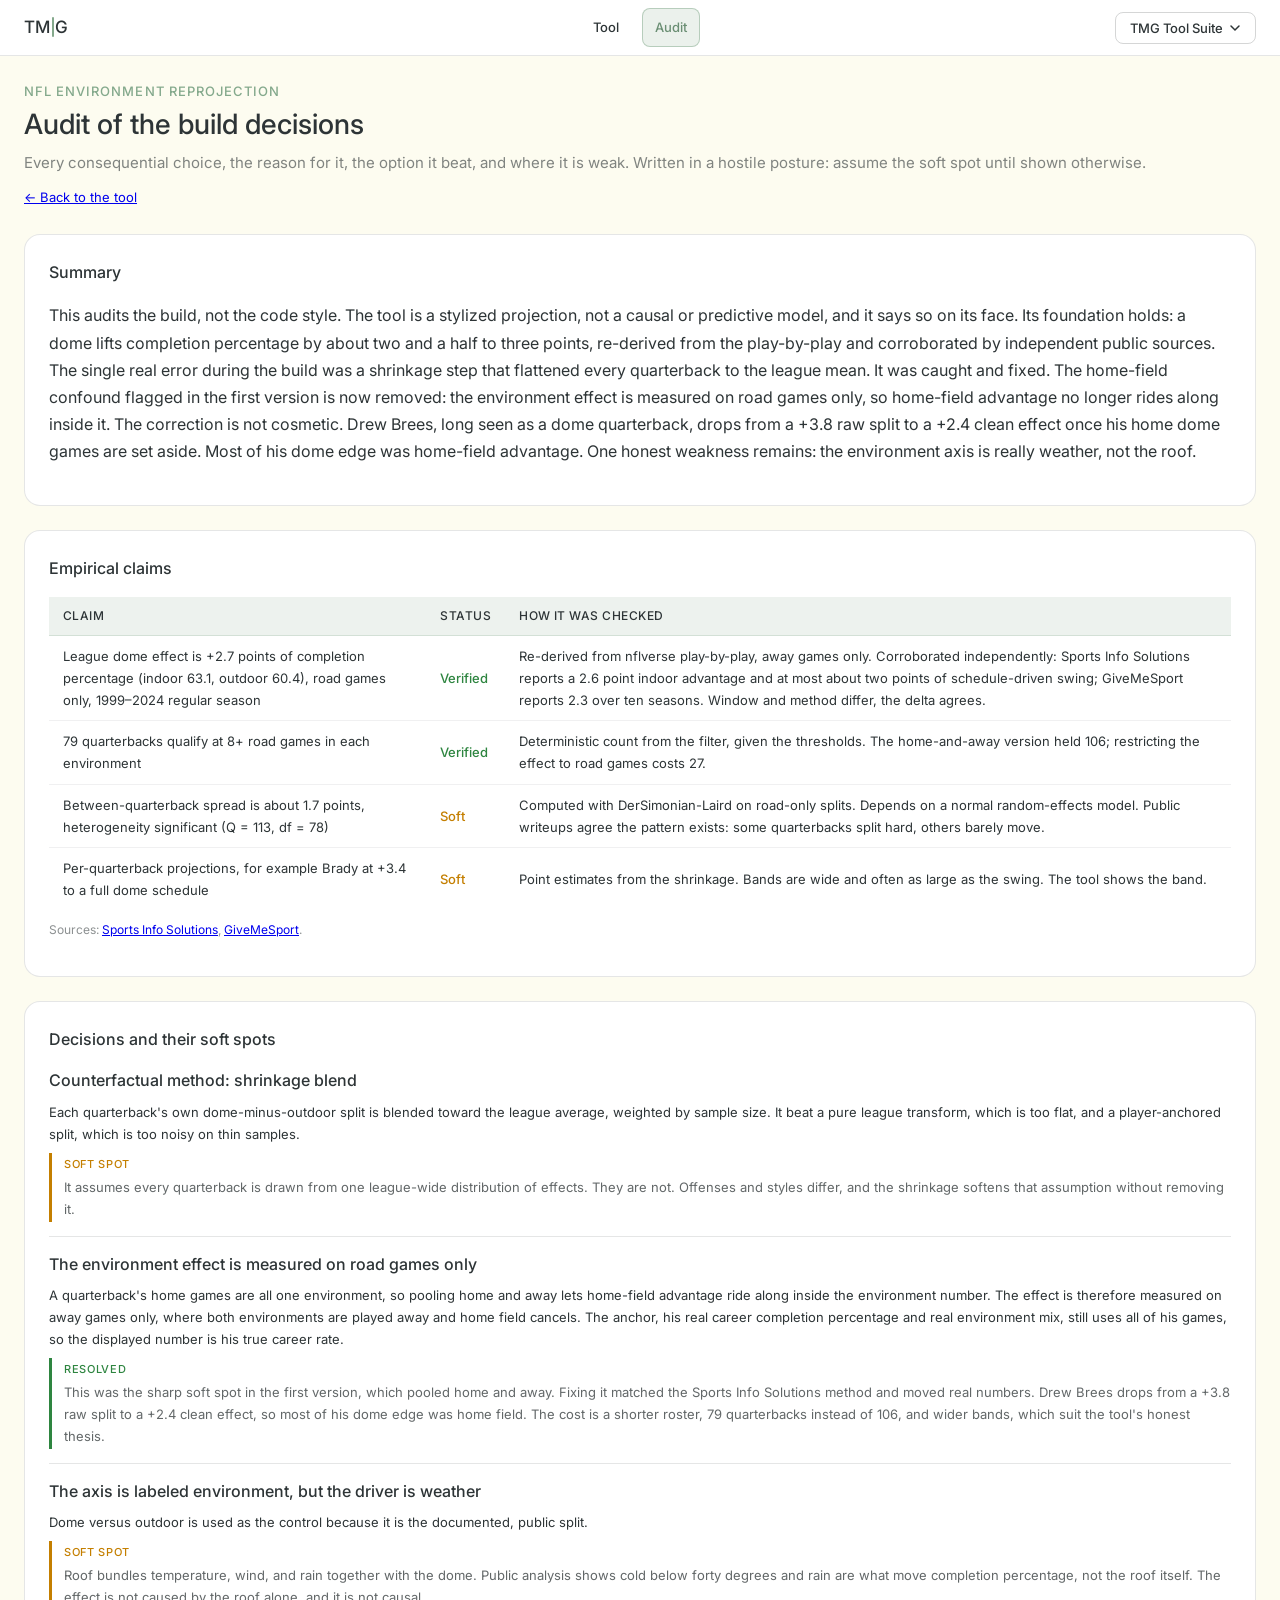
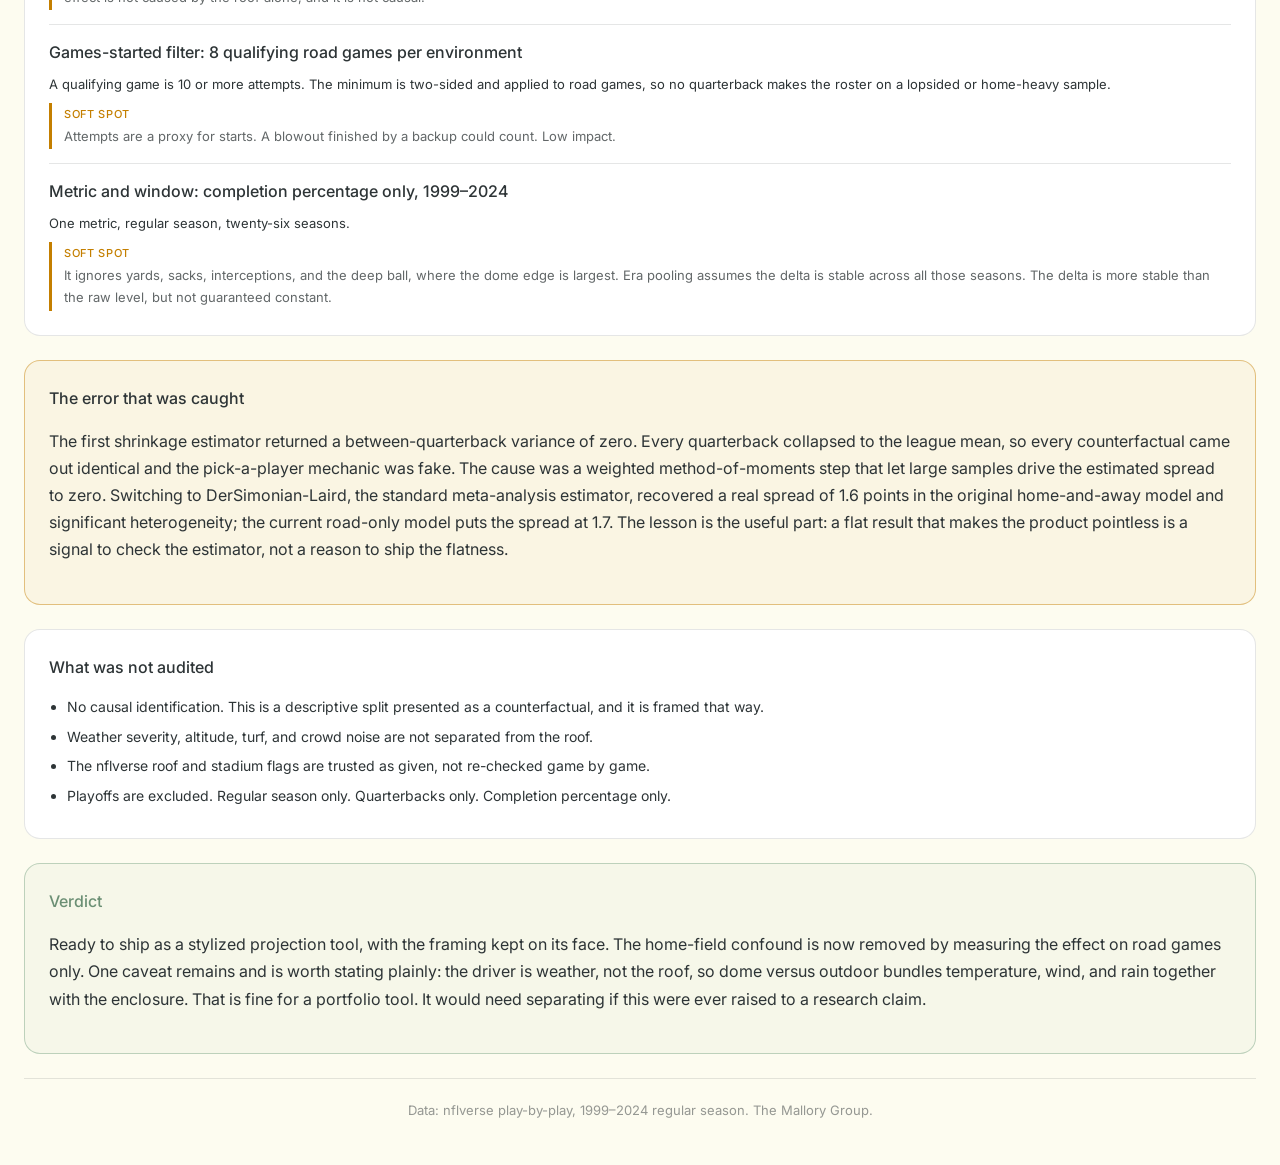
==== audit.html @ 7e6f62d1 "Add page navigation to audit and tool templates" ====
<!DOCTYPE html>
<html lang="en">
<head>
<meta charset="utf-8">
<meta name="viewport" content="width=device-width, initial-scale=1">
<title>Audit — NFL environment reprojection — The Mallory Group</title>
<link rel="preconnect" href="https://fonts.googleapis.com">
<link rel="preconnect" href="https://fonts.gstatic.com" crossorigin>
<link href="https://fonts.googleapis.com/css2?family=Inter:wght@400;500&display=swap" rel="stylesheet">

<!-- TMG design system v2.0 (tmg.css inlined). Swap for the CDN link if preferred:
     <link rel="stylesheet" href="https://rmallorybpc.github.io/tmg-brand-guide/dist/tmg.css"> -->
<style id="tmg-system">
/* ============================================================
   TMG Design System — The Mallory Group
   dist/tmg.css — v2.0

   CDN usage (add to every repo <head>):
   <link rel="stylesheet" href="https://rmallorybpc.github.io/tmg-brand-guide/dist/tmg.css">

   Google Font (add above the CSS link):
   <link rel="preconnect" href="https://fonts.googleapis.com">
   <link href="https://fonts.googleapis.com/css2?family=Inter:wght@400;500&display=swap" rel="stylesheet">
   ============================================================ */


/* ── 1. Tokens ─────────────────────────────────────────────── */
:root {
  /* Palette */
  --tmg-cream:        #FDFCF0;
  --tmg-charcoal:     #2D3436;
  --tmg-sage:         #84A98C;
  --tmg-sage-hover:   #6B8F74;
  --tmg-white:        #FFFFFF;

  /* Semantic */
  --tmg-bg:           var(--tmg-cream);
  --tmg-text:         var(--tmg-charcoal);
  --tmg-accent:       var(--tmg-sage);
  --tmg-surface:      var(--tmg-white);

  /* Status */
  --tmg-success:      #2E8540;
  --tmg-warning:      #C47F00;
  --tmg-error:        #B00020;

  /* Borders */
  --tmg-border:       1px solid rgba(45, 52, 54, 0.12);
  --tmg-border-hover: 1px solid rgba(132, 169, 140, 0.50);

  /* Radii */
  --tmg-bento-radius: 16px;
  --tmg-nav-radius:   8px;
  --tmg-btn-radius:   8px;

  /* Spacing */
  --tmg-gap:          24px;
  --tmg-gap-sm:       12px;

  /* Elevation */
  --tmg-shadow-sm:    0 1px 3px rgba(45, 52, 54, 0.08);
  --tmg-shadow-md:    0 2px 8px rgba(45, 52, 54, 0.10);
}


/* ── 2. Reset & base ───────────────────────────────────────── */
*, *::before, *::after { box-sizing: border-box; }

body {
  background: var(--tmg-bg);
  color: var(--tmg-text);
  font-family: Inter, -apple-system, BlinkMacSystemFont, "Segoe UI", Roboto, "Helvetica Neue", Arial, sans-serif;
  font-size: 16px;
  line-height: 1.7;
  margin: 0;
}

:focus-visible {
  outline: 3px solid rgba(132, 169, 140, 0.40);
  outline-offset: 2px;
}

.sr-only {
  position: absolute; width: 1px; height: 1px; padding: 0;
  margin: -1px; overflow: hidden; clip: rect(0,0,0,0);
  white-space: nowrap; border: 0;
}


/* ── 3. Typography ─────────────────────────────────────────── */
.tmg-eyebrow    { font-size: 13px;  font-weight: 500; letter-spacing: 0.08em; text-transform: uppercase; color: var(--tmg-sage); margin: 0 0 4px; }
.tmg-h1         { font-size: 28px;  font-weight: 500; line-height: 1.3; color: var(--tmg-charcoal); margin: 0 0 8px; }
.tmg-h2         { font-size: 20px;  font-weight: 500; line-height: 1.3; color: var(--tmg-charcoal); margin: 0 0 6px; }
.tmg-h3         { font-size: 16px;  font-weight: 500; line-height: 1.3; color: var(--tmg-charcoal); margin: 0 0 6px; }
.tmg-body       { font-size: 16px;  font-weight: 400; line-height: 1.7; color: var(--tmg-charcoal); }
.tmg-body-sm    { font-size: 13px;  font-weight: 400; color: var(--tmg-charcoal); }
.tmg-label      { font-size: 13px;  font-weight: 500; color: var(--tmg-charcoal); }
.tmg-label-caps { font-size: 12px;  font-weight: 500; letter-spacing: 0.06em; text-transform: uppercase; color: rgba(45,52,54,0.50); }
.tmg-metric     { font-size: 28px;  font-weight: 500; color: var(--tmg-charcoal); }
.tmg-text-muted { color: rgba(45, 52, 54, 0.55); }
.tmg-text-accent{ color: var(--tmg-sage); }


/* ── 4. Navigation ─────────────────────────────────────────── */
.tmg-nav {
  position: sticky; top: 0; z-index: 100;
  background: var(--tmg-white); border-bottom: var(--tmg-border);
  padding: 0 24px; min-height: 56px;
  display: grid; grid-template-columns: 1fr auto 1fr;
  align-items: center; column-gap: 24px;
  overflow-x: auto;
}

.tmg-logo {
  justify-self: start;
  display: flex; align-items: center;
  font-size: 17px; font-weight: 500; letter-spacing: 0.02em;
  color: var(--tmg-charcoal); text-decoration: none;
}

.tmg-logo-divider {
  width: 2px; height: 20px;
  background: var(--tmg-sage); border-radius: 2px; margin: 0 1px;
}

.tmg-page-nav {
  justify-self: center;
  display: flex;
  align-items: center;
  gap: 10px;
}

.tmg-page-nav a {
  display: inline-flex;
  align-items: center;
  justify-content: center;
  padding: 7px 12px;
  border-radius: var(--tmg-btn-radius);
  border: 1px solid transparent;
  font-size: 13px;
  font-weight: 500;
  color: var(--tmg-charcoal);
  text-decoration: none;
  white-space: nowrap;
  transition: background 0.15s, border-color 0.15s, color 0.15s;
}

.tmg-page-nav a:hover {
  background: rgba(132,169,140,0.10);
  border-color: rgba(132,169,140,0.40);
  color: var(--tmg-sage-hover);
}

.tmg-page-nav a[aria-current="page"] {
  background: rgba(132,169,140,0.16);
  border-color: rgba(132,169,140,0.50);
  color: var(--tmg-sage-hover);
}

.tmg-dropdown-wrap { position: relative; justify-self: end; }

.tmg-dropdown-btn {
  background: transparent; border: 1px solid rgba(45,52,54,0.20);
  border-radius: var(--tmg-btn-radius); padding: 7px 14px;
  font-size: 13px; font-weight: 500; color: var(--tmg-charcoal);
  cursor: pointer; display: inline-flex; align-items: center; gap: 6px;
  white-space: nowrap;
  font-family: inherit; transition: background 0.15s;
}
.tmg-dropdown-btn:hover,
.tmg-dropdown-btn.open          { background: rgba(132,169,140,0.10); }
.tmg-dropdown-btn:focus-visible { outline: 3px solid rgba(132,169,140,0.35); outline-offset: 2px; }

.tmg-chevron { transition: transform 0.2s; flex-shrink: 0; }
.tmg-dropdown-btn.open .tmg-chevron { transform: rotate(180deg); }

.tmg-dropdown-menu {
  display: none; position: absolute; right: 0; top: calc(100% + 6px);
  background: var(--tmg-white); border: var(--tmg-border);
  border-radius: 10px; padding: 6px; min-width: 220px;
  z-index: 200; box-shadow: var(--tmg-shadow-md);
}
.tmg-dropdown-menu.open { display: block; }

.tmg-dropdown-menu a {
  display: block; padding: 8px 12px; border-radius: 6px;
  font-size: 13px; color: var(--tmg-charcoal); text-decoration: none;
  transition: background 0.12s, color 0.12s;
}
.tmg-dropdown-menu a:hover          { background: rgba(132,169,140,0.12); color: var(--tmg-sage-hover); }
.tmg-dropdown-menu a:focus-visible  { outline: 2px solid var(--tmg-sage); outline-offset: -2px; border-radius: 6px; }

@media (max-width: 900px) {
  .tmg-nav {
    grid-template-columns: auto 1fr auto;
    column-gap: 12px;
    padding: 0 16px;
  }

  .tmg-page-nav { gap: 8px; }

  .tmg-page-nav a,
  .tmg-dropdown-btn {
    font-size: 12px;
    padding: 6px 10px;
  }
}


/* ── 5. Layout ─────────────────────────────────────────────── */
.tmg-page {
  background: var(--tmg-bg);
  min-height: 100vh;
  padding: var(--tmg-gap);
}

.tmg-container {
  max-width: 1280px;
  margin: 0 auto;
}

.tmg-bento-grid {
  display: grid;
  grid-template-columns: repeat(auto-fit, minmax(280px, 1fr));
  gap: var(--tmg-gap);
}

.tmg-page-header { margin-bottom: var(--tmg-gap); }
.tmg-page-title  { font-size: 28px; font-weight: 500; color: var(--tmg-charcoal); margin: 0 0 8px; line-height: 1.3; }
.tmg-page-desc   { font-size: 15px; color: rgba(45,52,54,0.60); margin: 0; }

.tmg-footer {
  padding: 20px 24px; text-align: center;
  font-size: 13px; color: rgba(45,52,54,0.50);
  border-top: var(--tmg-border); margin-top: var(--tmg-gap);
}


/* ── 6. Cards ──────────────────────────────────────────────── */
.tmg-card {
  background: var(--tmg-white);
  border: var(--tmg-border);
  border-radius: var(--tmg-bento-radius);
  padding: 20px;
}

.tmg-card-wide {
  background: var(--tmg-white);
  border: var(--tmg-border);
  border-radius: var(--tmg-bento-radius);
  padding: 24px;
  grid-column: 1 / -1;
}

.tmg-card-label { font-size: 12px; font-weight: 500; text-transform: uppercase; letter-spacing: 0.06em; color: rgba(45,52,54,0.50); margin: 0 0 8px; }
.tmg-card-title { font-size: 16px; font-weight: 500; color: var(--tmg-charcoal); margin: 0 0 14px; }
.tmg-card-value { font-size: 28px; font-weight: 500; color: var(--tmg-charcoal); margin: 0 0 4px; }
.tmg-card-sub   { font-size: 12px; color: var(--tmg-sage); margin: 0; }
.tmg-trend-up   { color: var(--tmg-success); font-size: 13px; font-weight: 500; }
.tmg-trend-down { color: var(--tmg-error);   font-size: 13px; font-weight: 500; }


/* ── 7. Buttons ────────────────────────────────────────────── */
.tmg-btn {
  background: var(--tmg-charcoal); color: var(--tmg-white);
  border: none; border-radius: var(--tmg-btn-radius);
  padding: 10px 16px; font-size: 13px; font-weight: 500;
  cursor: pointer; display: inline-flex; align-items: center; gap: 6px;
  font-family: inherit; transition: background 0.15s;
}
.tmg-btn:hover          { background: #3D4446; }
.tmg-btn:active         { transform: scale(0.98); }
.tmg-btn:focus-visible  { outline: 3px solid rgba(45,52,54,0.20); outline-offset: 2px; }

.tmg-btn-ghost {
  background: transparent; color: var(--tmg-charcoal);
  border: 1px solid rgba(45,52,54,0.20); border-radius: var(--tmg-btn-radius);
  padding: 10px 16px; font-size: 13px; font-weight: 500;
  cursor: pointer; display: inline-flex; align-items: center; gap: 6px;
  font-family: inherit; transition: border-color 0.15s, color 0.15s;
}
.tmg-btn-ghost:hover         { border-color: var(--tmg-sage); color: var(--tmg-sage-hover); }
.tmg-btn-ghost:active        { transform: scale(0.98); }
.tmg-btn-ghost:focus-visible { outline: 3px solid rgba(132,169,140,0.35); outline-offset: 2px; }


/* ── 8. Tables ─────────────────────────────────────────────── */
.tmg-table { width: 100%; border-collapse: collapse; font-size: 13px; }

.tmg-table th {
  background: rgba(132,169,140,0.15); color: var(--tmg-charcoal);
  font-weight: 500; font-size: 12px; text-transform: uppercase;
  letter-spacing: 0.04em; padding: 9px 14px; text-align: left;
  border-bottom: 1px solid rgba(132,169,140,0.25);
}

.tmg-table td {
  padding: 9px 14px;
  border-bottom: 1px solid rgba(45,52,54,0.07);
  color: var(--tmg-charcoal);
}

.tmg-table tr:last-child td { border-bottom: none; }
.tmg-table tr:hover td      { background: rgba(132,169,140,0.04); }


/* ── 9. Form inputs ────────────────────────────────────────── */
.tmg-input,
.tmg-select,
.tmg-textarea {
  width: 100%; background: var(--tmg-white); color: var(--tmg-charcoal);
  border: var(--tmg-border); border-radius: var(--tmg-btn-radius);
  padding: 9px 12px; font-size: 14px; font-family: inherit;
  transition: border-color 0.15s, box-shadow 0.15s; box-sizing: border-box;
}
.tmg-input:focus,
.tmg-select:focus,
.tmg-textarea:focus {
  outline: none; border-color: var(--tmg-sage);
  box-shadow: 0 0 0 3px rgba(132,169,140,0.15);
}
.tmg-input::placeholder { color: rgba(45,52,54,0.35); }

.tmg-field-label {
  display: block; font-size: 13px; font-weight: 500;
  color: var(--tmg-charcoal); margin-bottom: 6px;
}

</style>

<style>
  .backlink { display: inline-block; margin-top: 10px; font-size: 13px; }
  .stack > * + * { margin-top: var(--tmg-gap); }

  .status { font-weight: 500; white-space: nowrap; }
  .status.verified { color: var(--tmg-success); }
  .status.soft     { color: var(--tmg-warning); }
  .status.wrong    { color: var(--tmg-error); }

  .decision + .decision { margin-top: 14px; padding-top: 14px; border-top: var(--tmg-border); }
  .decision h3 { font-size: 16px; font-weight: 500; color: var(--tmg-charcoal); margin: 0 0 6px; }
  .decision p  { margin: 0 0 6px; }

  .spot { border-left: 3px solid var(--tmg-warning); padding: 2px 0 2px 12px; margin-top: 8px; }
  .spot .lab { display: block; font-size: 11px; font-weight: 500; letter-spacing: 0.06em; text-transform: uppercase; color: var(--tmg-warning); margin-bottom: 2px; }
  .spot p { margin: 0; font-size: 13px; color: rgba(45,52,54,0.75); }
  .spot.done { border-left-color: var(--tmg-success); }
  .spot.done .lab { color: var(--tmg-success); }

  .caught { border: 1px solid rgba(196,127,0,0.45); background: rgba(196,127,0,0.05); }

  .verdict { border: 1px solid rgba(132,169,140,0.5); background: rgba(132,169,140,0.06); }
  .verdict .tmg-card-title { color: var(--tmg-sage-hover); }

  ul.tight { margin: 6px 0 0; padding-left: 18px; }
  ul.tight li { margin-bottom: 6px; font-size: 14px; }
  .src { font-size: 12px; color: rgba(45,52,54,0.55); }
  .method-table-wrap { overflow-x: auto; }
</style>
</head>
<body>

<nav class="tmg-nav" role="banner">
  <div class="tmg-logo" aria-label="The Mallory Group">
    <span>TM</span>
    <div class="tmg-logo-divider" aria-hidden="true"></div>
    <span>G</span>
  </div>
  <div class="tmg-page-nav" aria-label="Page navigation">
    <a href="index.html">Tool</a>
    <a href="audit.html" aria-current="page">Audit</a>
  </div>
  <div class="tmg-dropdown-wrap">
    <button class="tmg-dropdown-btn" id="tmgDdBtn"
            aria-haspopup="true" aria-expanded="false" aria-controls="tmgDdMenu">
      TMG Tool Suite
      <svg class="tmg-chevron" viewBox="0 0 12 12" fill="none" width="12" height="12" aria-hidden="true">
        <path d="M2 4l4 4 4-4" stroke="currentColor" stroke-width="1.5" stroke-linecap="round"/>
      </svg>
    </button>
    <div class="tmg-dropdown-menu" id="tmgDdMenu" role="menu">
      <a href="https://rmallorybpc.github.io/nhl-free-agency-research/welcome.html" target="_blank" rel="noreferrer" role="menuitem">NHL Free Agency Research</a>
      <a href="https://rmallorybpc.github.io/nflanalysis/dashboard/src/findings.html?season=2022&team_id=PHI" target="_blank" rel="noreferrer" role="menuitem">NFL Analysis</a>
      <a href="https://rmallorybpc.github.io/nba-research-project/" target="_blank" rel="noreferrer" role="menuitem">NBA Supermax Research</a>
      <a href="https://rmallorybpc.github.io/nhl-play-for-contract/" target="_blank" rel="noreferrer" role="menuitem">NHL Play for Contract</a>
      <a href="https://rmallorybpc.github.io/talent-portability-research/" target="_blank" rel="noreferrer" role="menuitem">Talent Portability Research</a>
      <a href="https://rmallorybpc.github.io/external-hire-premium/" target="_blank" rel="noreferrer" role="menuitem">External Hire Premium</a>
      <a href="https://rmallorybpc.github.io/nfl-coach-continuity/" target="_blank" rel="noreferrer" role="menuitem">NFL Coach Continuity</a>
      <a href="https://rmallorybpc.github.io/recipes/" target="_blank" rel="noreferrer" role="menuitem">Recipe Book</a>
      <a href="https://rmallorybpc.github.io/pdf-multi-agent-analysis/" target="_blank" rel="noreferrer" role="menuitem">PDF Multi-Agent Analysis</a>
      <a href="https://content-integrity-audit.pages.dev/" target="_blank" rel="noreferrer" role="menuitem">Content Integrity</a>
      <a href="https://rmallorybpc.github.io/housing-market-intel/" target="_blank" rel="noreferrer" role="menuitem">Housing Market Intel</a>
      <a href="https://rmallorybpc.github.io/real-estate-report/" target="_blank" rel="noreferrer" role="menuitem">Real Estate Report</a>
    </div>
  </div>
</nav>

<div class="tmg-page tmg-container stack">

  <div class="tmg-page-header">
    <p class="tmg-eyebrow">NFL environment reprojection</p>
    <h1 class="tmg-page-title">Audit of the build decisions</h1>
    <p class="tmg-page-desc">Every consequential choice, the reason for it, the option it beat, and where it is weak. Written in a hostile posture: assume the soft spot until shown otherwise.</p>
    <a class="backlink" href="index.html">&#8592; Back to the tool</a>
  </div>

  <div class="tmg-card-wide">
    <h2 class="tmg-card-title">Summary</h2>
    <p class="tmg-body">This audits the build, not the code style. The tool is a stylized projection, not a causal or predictive model, and it says so on its face. Its foundation holds: a dome lifts completion percentage by about two and a half to three points, re-derived from the play-by-play and corroborated by independent public sources. The single real error during the build was a shrinkage step that flattened every quarterback to the league mean. It was caught and fixed. The home-field confound flagged in the first version is now removed: the environment effect is measured on road games only, so home-field advantage no longer rides along inside it. The correction is not cosmetic. Drew Brees, long seen as a dome quarterback, drops from a +3.8 raw split to a +2.4 clean effect once his home dome games are set aside. Most of his dome edge was home-field advantage. One honest weakness remains: the environment axis is really weather, not the roof.</p>
  </div>

  <div class="tmg-card-wide">
    <h2 class="tmg-card-title">Empirical claims</h2>
    <div class="method-table-wrap">
      <table class="tmg-table">
        <thead>
          <tr>
            <th scope="col">Claim</th>
            <th scope="col">Status</th>
            <th scope="col">How it was checked</th>
          </tr>
        </thead>
        <tbody>
          <tr>
            <td>League dome effect is +2.7 points of completion percentage (indoor 63.1, outdoor 60.4), road games only, 1999&ndash;2024 regular season</td>
            <td><span class="status verified">Verified</span></td>
            <td>Re-derived from nflverse play-by-play, away games only. Corroborated independently: Sports Info Solutions reports a 2.6 point indoor advantage and at most about two points of schedule-driven swing; GiveMeSport reports 2.3 over ten seasons. Window and method differ, the delta agrees.</td>
          </tr>
          <tr>
            <td>79 quarterbacks qualify at 8+ road games in each environment</td>
            <td><span class="status verified">Verified</span></td>
            <td>Deterministic count from the filter, given the thresholds. The home-and-away version held 106; restricting the effect to road games costs 27.</td>
          </tr>
          <tr>
            <td>Between-quarterback spread is about 1.7 points, heterogeneity significant (Q = 113, df = 78)</td>
            <td><span class="status soft">Soft</span></td>
            <td>Computed with DerSimonian-Laird on road-only splits. Depends on a normal random-effects model. Public writeups agree the pattern exists: some quarterbacks split hard, others barely move.</td>
          </tr>
          <tr>
            <td>Per-quarterback projections, for example Brady at +3.4 to a full dome schedule</td>
            <td><span class="status soft">Soft</span></td>
            <td>Point estimates from the shrinkage. Bands are wide and often as large as the swing. The tool shows the band.</td>
          </tr>
        </tbody>
      </table>
    </div>
    <p class="src" style="margin-top:10px">Sources: <a href="https://www.sportsinfosolutions.com/2020/05/06/dome-field-advantage-how-much-does-weather-affect-quarterback-play/" target="_blank" rel="noreferrer">Sports Info Solutions</a>, <a href="https://www.givemesport.com/how-stadium-types-affect-nfl-scoring/" target="_blank" rel="noreferrer">GiveMeSport</a>.</p>
  </div>

  <div class="tmg-card-wide">
    <h2 class="tmg-card-title">Decisions and their soft spots</h2>

    <div class="decision">
      <h3>Counterfactual method: shrinkage blend</h3>
      <p class="tmg-body-sm">Each quarterback's own dome-minus-outdoor split is blended toward the league average, weighted by sample size. It beat a pure league transform, which is too flat, and a player-anchored split, which is too noisy on thin samples.</p>
      <div class="spot"><span class="lab">Soft spot</span><p>It assumes every quarterback is drawn from one league-wide distribution of effects. They are not. Offenses and styles differ, and the shrinkage softens that assumption without removing it.</p></div>
    </div>

    <div class="decision">
      <h3>The environment effect is measured on road games only</h3>
      <p class="tmg-body-sm">A quarterback's home games are all one environment, so pooling home and away lets home-field advantage ride along inside the environment number. The effect is therefore measured on away games only, where both environments are played away and home field cancels. The anchor, his real career completion percentage and real environment mix, still uses all of his games, so the displayed number is his true career rate.</p>
      <div class="spot done"><span class="lab">Resolved</span><p>This was the sharp soft spot in the first version, which pooled home and away. Fixing it matched the Sports Info Solutions method and moved real numbers. Drew Brees drops from a +3.8 raw split to a +2.4 clean effect, so most of his dome edge was home field. The cost is a shorter roster, 79 quarterbacks instead of 106, and wider bands, which suit the tool's honest thesis.</p></div>
    </div>

    <div class="decision">
      <h3>The axis is labeled environment, but the driver is weather</h3>
      <p class="tmg-body-sm">Dome versus outdoor is used as the control because it is the documented, public split.</p>
      <div class="spot"><span class="lab">Soft spot</span><p>Roof bundles temperature, wind, and rain together with the dome. Public analysis shows cold below forty degrees and rain are what move completion percentage, not the roof itself. The effect is not caused by the roof alone, and it is not causal.</p></div>
    </div>

    <div class="decision">
      <h3>Games-started filter: 8 qualifying road games per environment</h3>
      <p class="tmg-body-sm">A qualifying game is 10 or more attempts. The minimum is two-sided and applied to road games, so no quarterback makes the roster on a lopsided or home-heavy sample.</p>
      <div class="spot"><span class="lab">Soft spot</span><p>Attempts are a proxy for starts. A blowout finished by a backup could count. Low impact.</p></div>
    </div>

    <div class="decision">
      <h3>Metric and window: completion percentage only, 1999&ndash;2024</h3>
      <p class="tmg-body-sm">One metric, regular season, twenty-six seasons.</p>
      <div class="spot"><span class="lab">Soft spot</span><p>It ignores yards, sacks, interceptions, and the deep ball, where the dome edge is largest. Era pooling assumes the delta is stable across all those seasons. The delta is more stable than the raw level, but not guaranteed constant.</p></div>
    </div>
  </div>

  <div class="tmg-card-wide caught">
    <h2 class="tmg-card-title">The error that was caught</h2>
    <p class="tmg-body">The first shrinkage estimator returned a between-quarterback variance of zero. Every quarterback collapsed to the league mean, so every counterfactual came out identical and the pick-a-player mechanic was fake. The cause was a weighted method-of-moments step that let large samples drive the estimated spread to zero. Switching to DerSimonian-Laird, the standard meta-analysis estimator, recovered a real spread of 1.6 points in the original home-and-away model and significant heterogeneity; the current road-only model puts the spread at 1.7. The lesson is the useful part: a flat result that makes the product pointless is a signal to check the estimator, not a reason to ship the flatness.</p>
  </div>

  <div class="tmg-card-wide">
    <h2 class="tmg-card-title">What was not audited</h2>
    <ul class="tight">
      <li>No causal identification. This is a descriptive split presented as a counterfactual, and it is framed that way.</li>
      <li>Weather severity, altitude, turf, and crowd noise are not separated from the roof.</li>
      <li>The nflverse roof and stadium flags are trusted as given, not re-checked game by game.</li>
      <li>Playoffs are excluded. Regular season only. Quarterbacks only. Completion percentage only.</li>
    </ul>
  </div>

  <div class="tmg-card-wide verdict">
    <h2 class="tmg-card-title">Verdict</h2>
    <p class="tmg-body">Ready to ship as a stylized projection tool, with the framing kept on its face. The home-field confound is now removed by measuring the effect on road games only. One caveat remains and is worth stating plainly: the driver is weather, not the roof, so dome versus outdoor bundles temperature, wind, and rain together with the enclosure. That is fine for a portfolio tool. It would need separating if this were ever raised to a research claim.</p>
  </div>

  <footer class="tmg-footer">Data: nflverse play-by-play, 1999&ndash;2024 regular season. The Mallory Group.</footer>
</div>

<script>
(function () {
  const btn  = document.getElementById('tmgDdBtn');
  const menu = document.getElementById('tmgDdMenu');
  if (!btn || !menu) return;
  btn.addEventListener('click', function (e) {
    e.stopPropagation();
    const isOpen = menu.classList.toggle('open');
    btn.classList.toggle('open', isOpen);
    btn.setAttribute('aria-expanded', String(isOpen));
  });
  document.addEventListener('click', function () {
    menu.classList.remove('open'); btn.classList.remove('open');
    btn.setAttribute('aria-expanded', 'false');
  });
  document.addEventListener('keydown', function (e) {
    if (e.key === 'Escape') {
      menu.classList.remove('open'); btn.classList.remove('open');
      btn.setAttribute('aria-expanded', 'false'); btn.focus();
    }
  });
})();
</script>
</body>
</html>
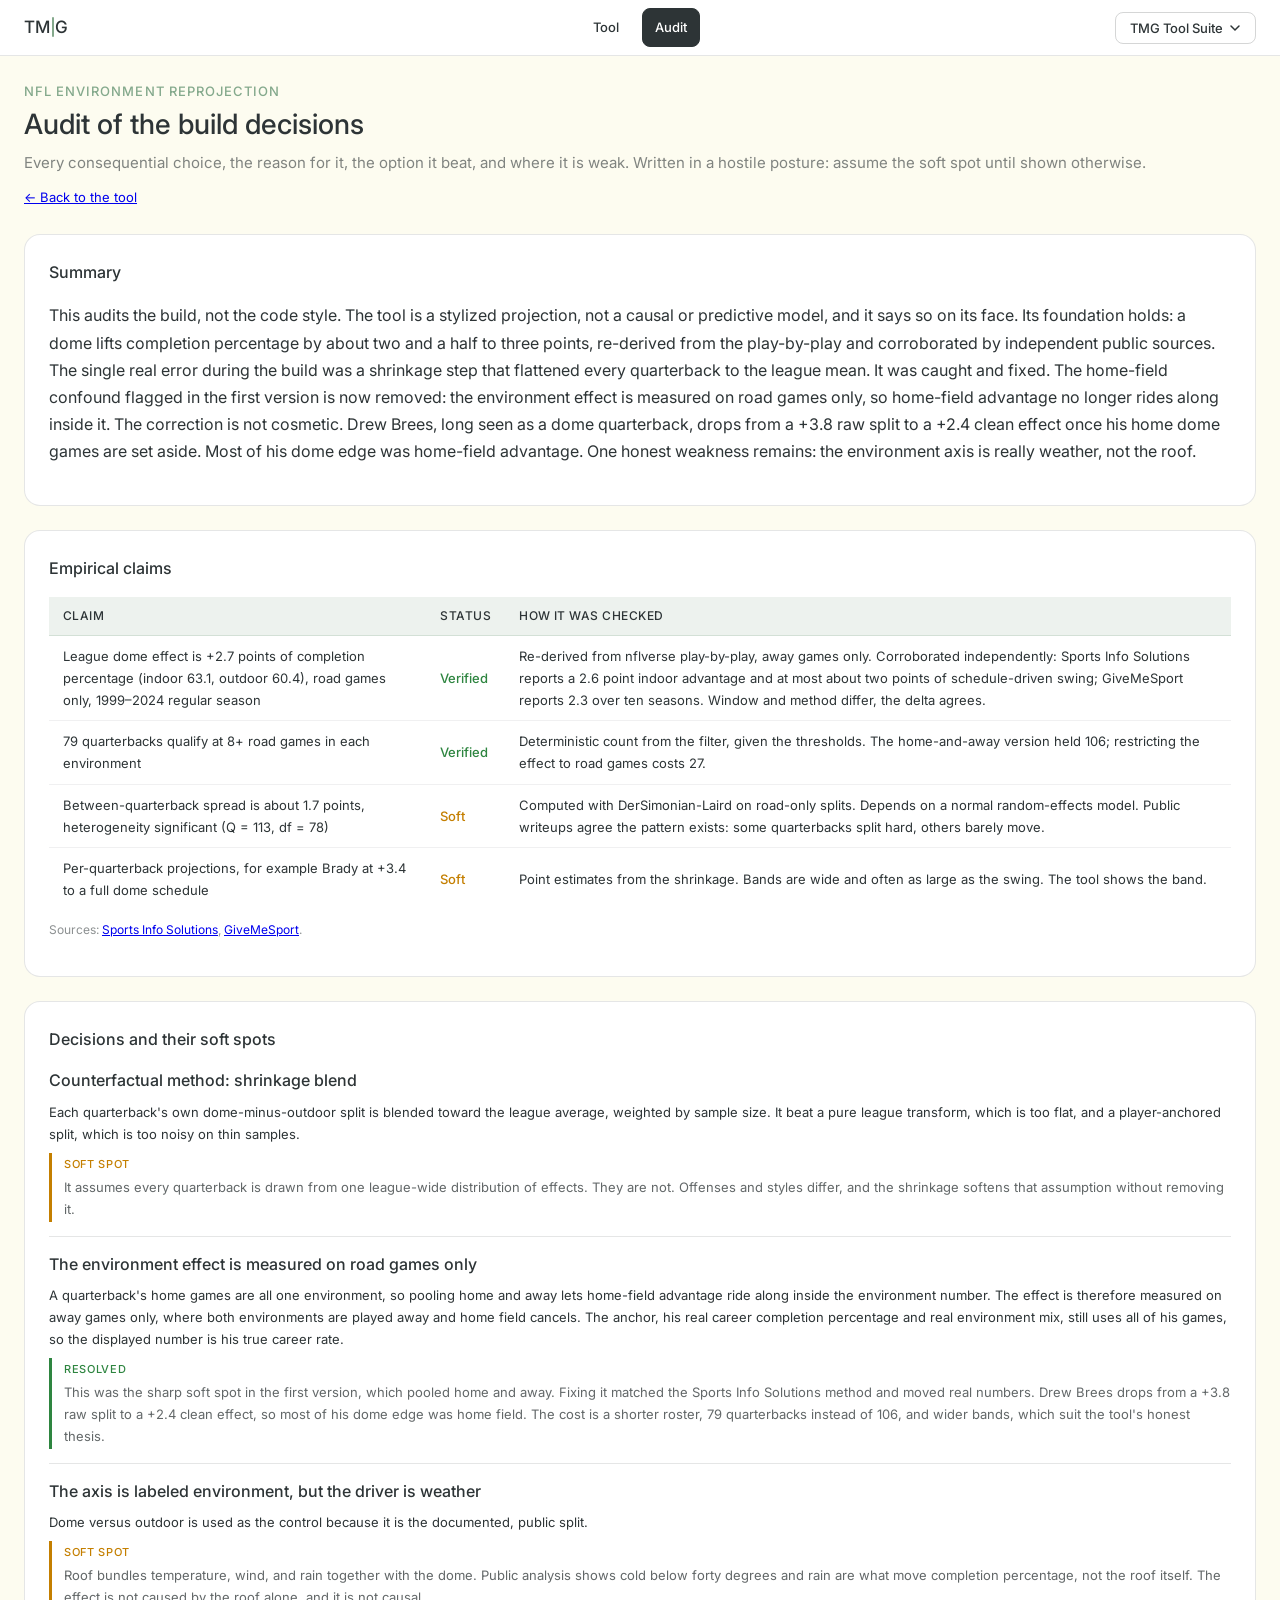
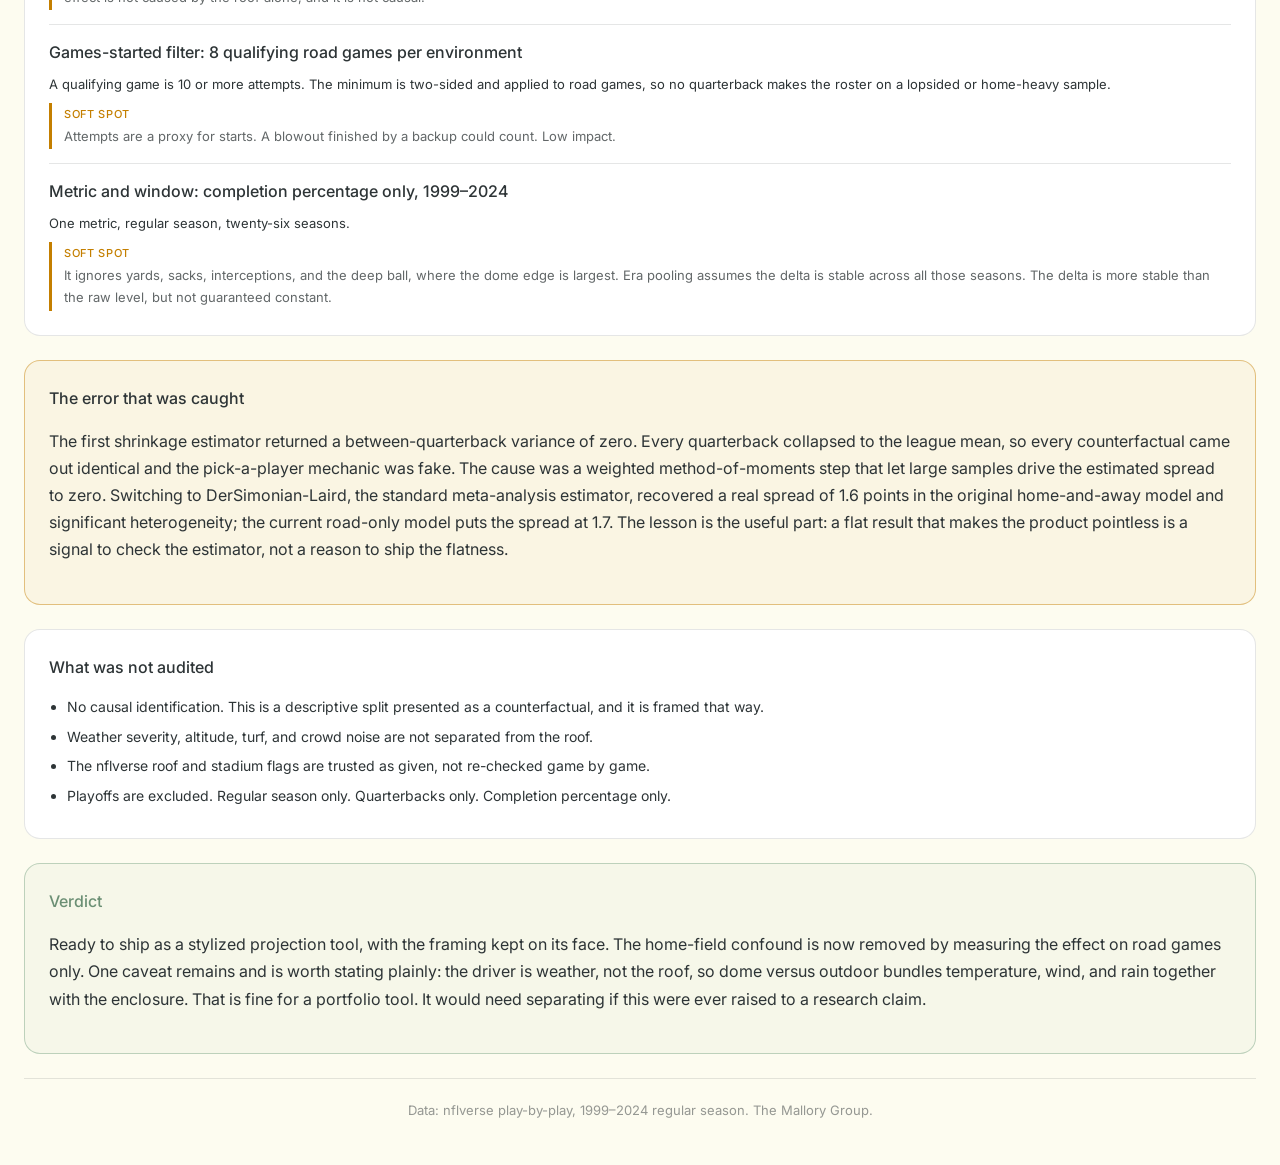
==== commit bcdec2bd: "Update styles for page navigation and adjust 'assume' class properties" ====
--- a/audit.html
+++ b/audit.html
@@ -152,9 +152,9 @@
 }
 
 .tmg-page-nav a[aria-current="page"] {
-  background: rgba(132,169,140,0.16);
-  border-color: rgba(132,169,140,0.50);
-  color: var(--tmg-sage-hover);
+  background: var(--tmg-charcoal);
+  border-color: var(--tmg-charcoal);
+  color: var(--tmg-white);
 }
 
 .tmg-dropdown-wrap { position: relative; justify-self: end; }
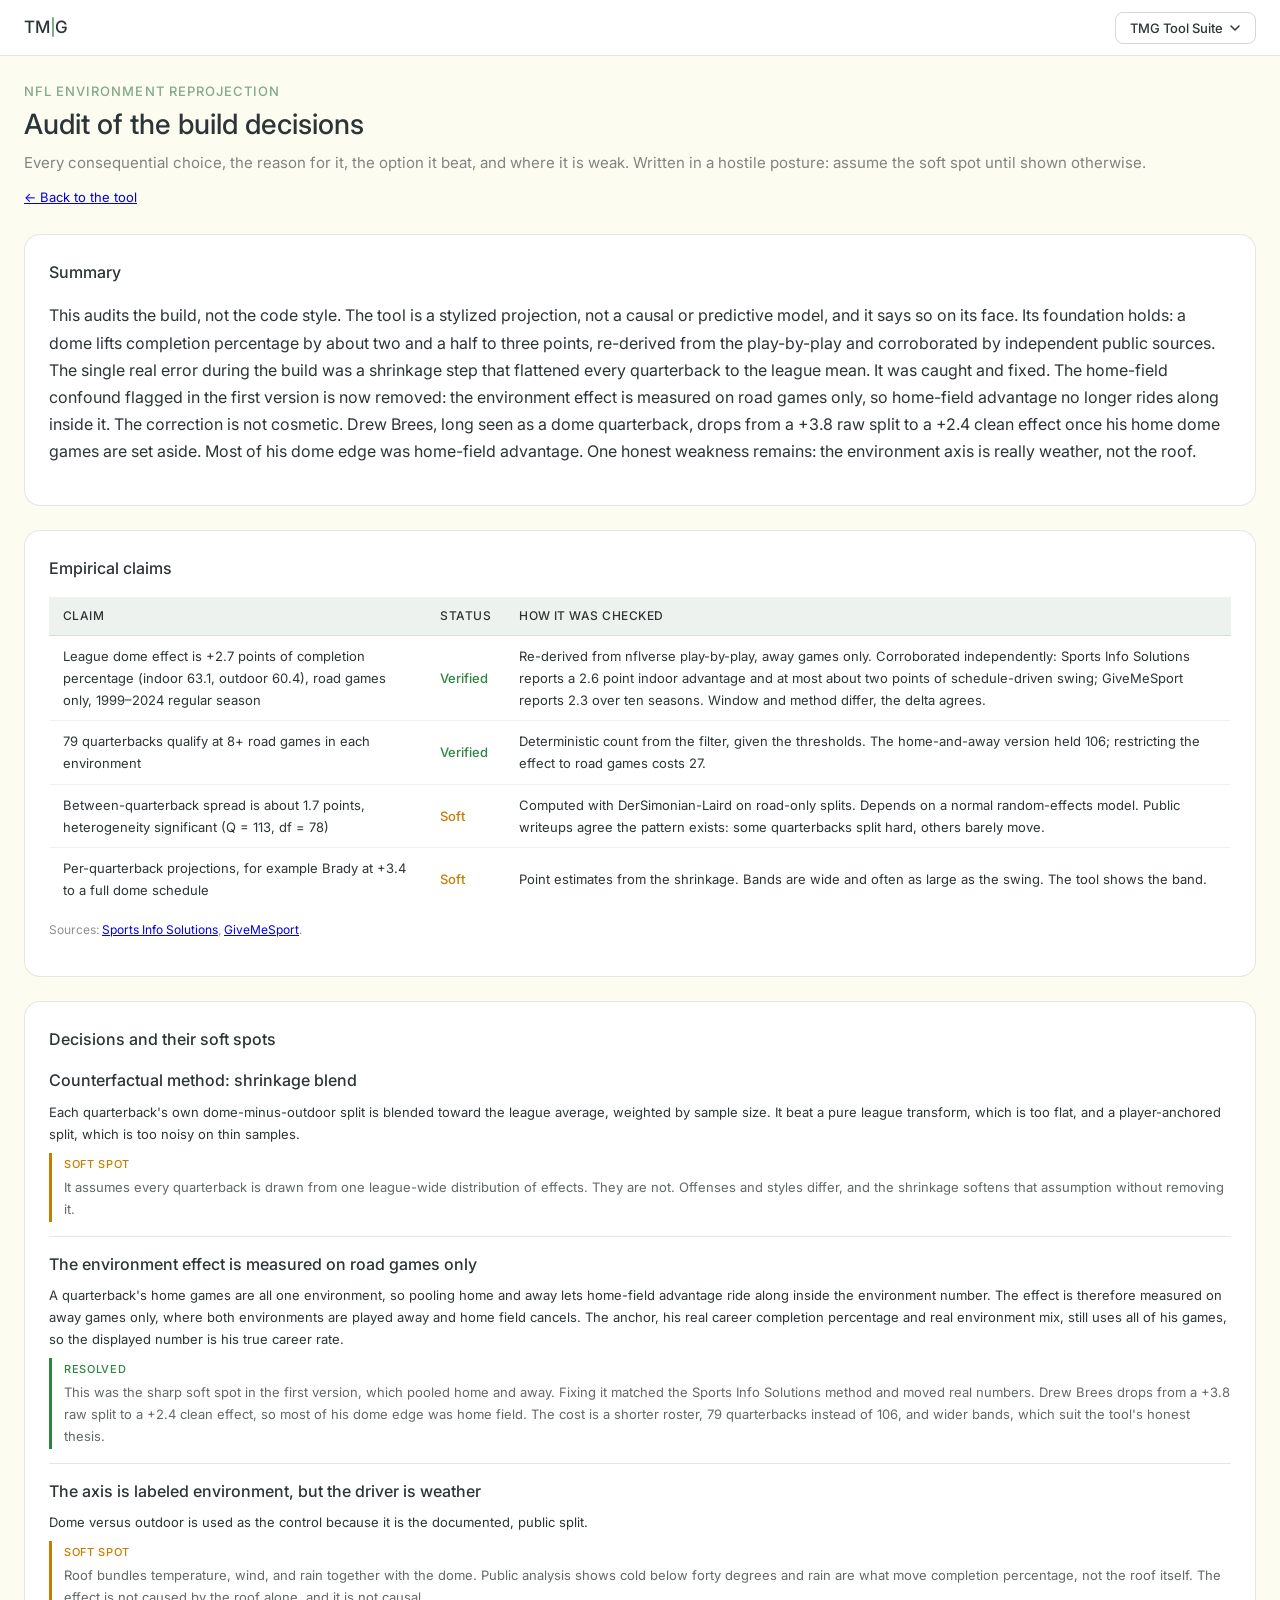
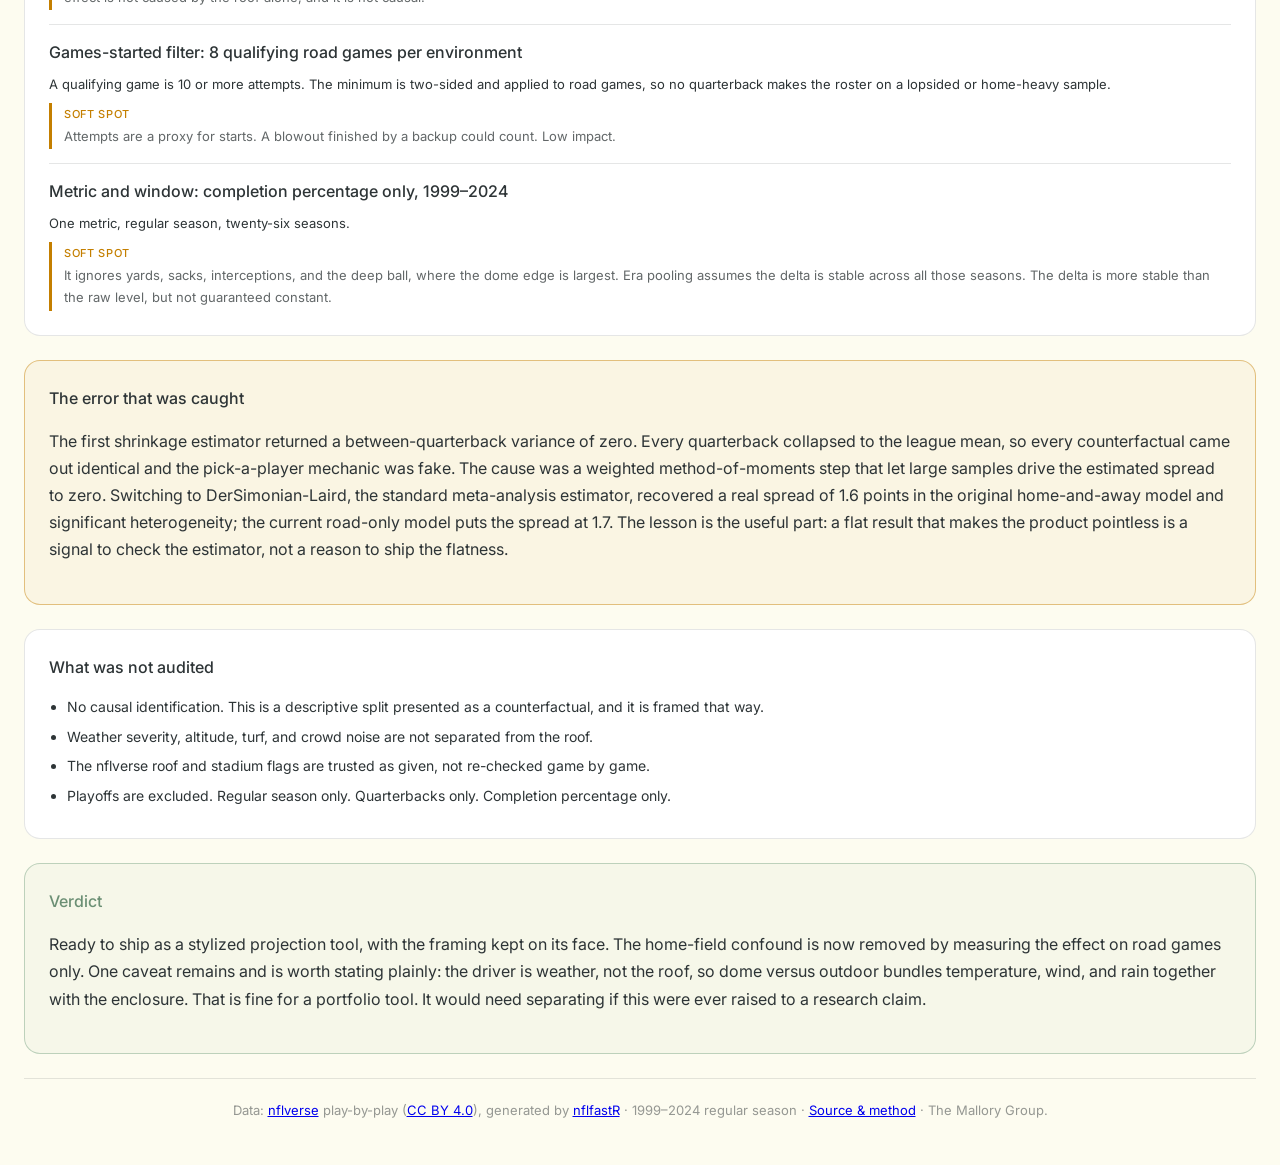
==== commit 7752fd40: "Update audit.html update audit v1.1" ====
--- a/audit.html
+++ b/audit.html
@@ -105,14 +105,11 @@
 .tmg-nav {
   position: sticky; top: 0; z-index: 100;
   background: var(--tmg-white); border-bottom: var(--tmg-border);
-  padding: 0 24px; min-height: 56px;
-  display: grid; grid-template-columns: 1fr auto 1fr;
-  align-items: center; column-gap: 24px;
-  overflow-x: auto;
+  padding: 0 24px; height: 56px;
+  display: flex; align-items: center; justify-content: space-between;
 }
 
 .tmg-logo {
-  justify-self: start;
   display: flex; align-items: center;
   font-size: 17px; font-weight: 500; letter-spacing: 0.02em;
   color: var(--tmg-charcoal); text-decoration: none;
@@ -123,48 +120,13 @@
   background: var(--tmg-sage); border-radius: 2px; margin: 0 1px;
 }
 
-.tmg-page-nav {
-  justify-self: center;
-  display: flex;
-  align-items: center;
-  gap: 10px;
-}
-
-.tmg-page-nav a {
-  display: inline-flex;
-  align-items: center;
-  justify-content: center;
-  padding: 7px 12px;
-  border-radius: var(--tmg-btn-radius);
-  border: 1px solid transparent;
-  font-size: 13px;
-  font-weight: 500;
-  color: var(--tmg-charcoal);
-  text-decoration: none;
-  white-space: nowrap;
-  transition: background 0.15s, border-color 0.15s, color 0.15s;
-}
-
-.tmg-page-nav a:hover {
-  background: rgba(132,169,140,0.10);
-  border-color: rgba(132,169,140,0.40);
-  color: var(--tmg-sage-hover);
-}
-
-.tmg-page-nav a[aria-current="page"] {
-  background: var(--tmg-charcoal);
-  border-color: var(--tmg-charcoal);
-  color: var(--tmg-white);
-}
-
-.tmg-dropdown-wrap { position: relative; justify-self: end; }
+.tmg-dropdown-wrap { position: relative; }
 
 .tmg-dropdown-btn {
   background: transparent; border: 1px solid rgba(45,52,54,0.20);
   border-radius: var(--tmg-btn-radius); padding: 7px 14px;
   font-size: 13px; font-weight: 500; color: var(--tmg-charcoal);
   cursor: pointer; display: inline-flex; align-items: center; gap: 6px;
-  white-space: nowrap;
   font-family: inherit; transition: background 0.15s;
 }
 .tmg-dropdown-btn:hover,
@@ -189,22 +151,6 @@
 }
 .tmg-dropdown-menu a:hover          { background: rgba(132,169,140,0.12); color: var(--tmg-sage-hover); }
 .tmg-dropdown-menu a:focus-visible  { outline: 2px solid var(--tmg-sage); outline-offset: -2px; border-radius: 6px; }
-
-@media (max-width: 900px) {
-  .tmg-nav {
-    grid-template-columns: auto 1fr auto;
-    column-gap: 12px;
-    padding: 0 16px;
-  }
-
-  .tmg-page-nav { gap: 8px; }
-
-  .tmg-page-nav a,
-  .tmg-dropdown-btn {
-    font-size: 12px;
-    padding: 6px 10px;
-  }
-}
 
 
 /* ── 5. Layout ─────────────────────────────────────────────── */
@@ -365,10 +311,6 @@
     <span>TM</span>
     <div class="tmg-logo-divider" aria-hidden="true"></div>
     <span>G</span>
-  </div>
-  <div class="tmg-page-nav" aria-label="Page navigation">
-    <a href="index.html">Tool</a>
-    <a href="audit.html" aria-current="page">Audit</a>
   </div>
   <div class="tmg-dropdown-wrap">
     <button class="tmg-dropdown-btn" id="tmgDdBtn"
@@ -501,7 +443,7 @@
     <p class="tmg-body">Ready to ship as a stylized projection tool, with the framing kept on its face. The home-field confound is now removed by measuring the effect on road games only. One caveat remains and is worth stating plainly: the driver is weather, not the roof, so dome versus outdoor bundles temperature, wind, and rain together with the enclosure. That is fine for a portfolio tool. It would need separating if this were ever raised to a research claim.</p>
   </div>
 
-  <footer class="tmg-footer">Data: nflverse play-by-play, 1999&ndash;2024 regular season. The Mallory Group.</footer>
+  <footer class="tmg-footer">Data: <a href="https://github.com/nflverse/nflverse-data" target="_blank" rel="noreferrer">nflverse</a> play-by-play (<a href="https://creativecommons.org/licenses/by/4.0/" target="_blank" rel="noreferrer">CC BY 4.0</a>), generated by <a href="https://www.nflfastr.com/" target="_blank" rel="noreferrer">nflfastR</a> &middot; 1999&ndash;2024 regular season &middot; <a href="https://github.com/rmallorybpc/nfl-environment-reprojection" target="_blank" rel="noreferrer">Source &amp; method</a> &middot; The Mallory Group.</footer>
 </div>
 
 <script>
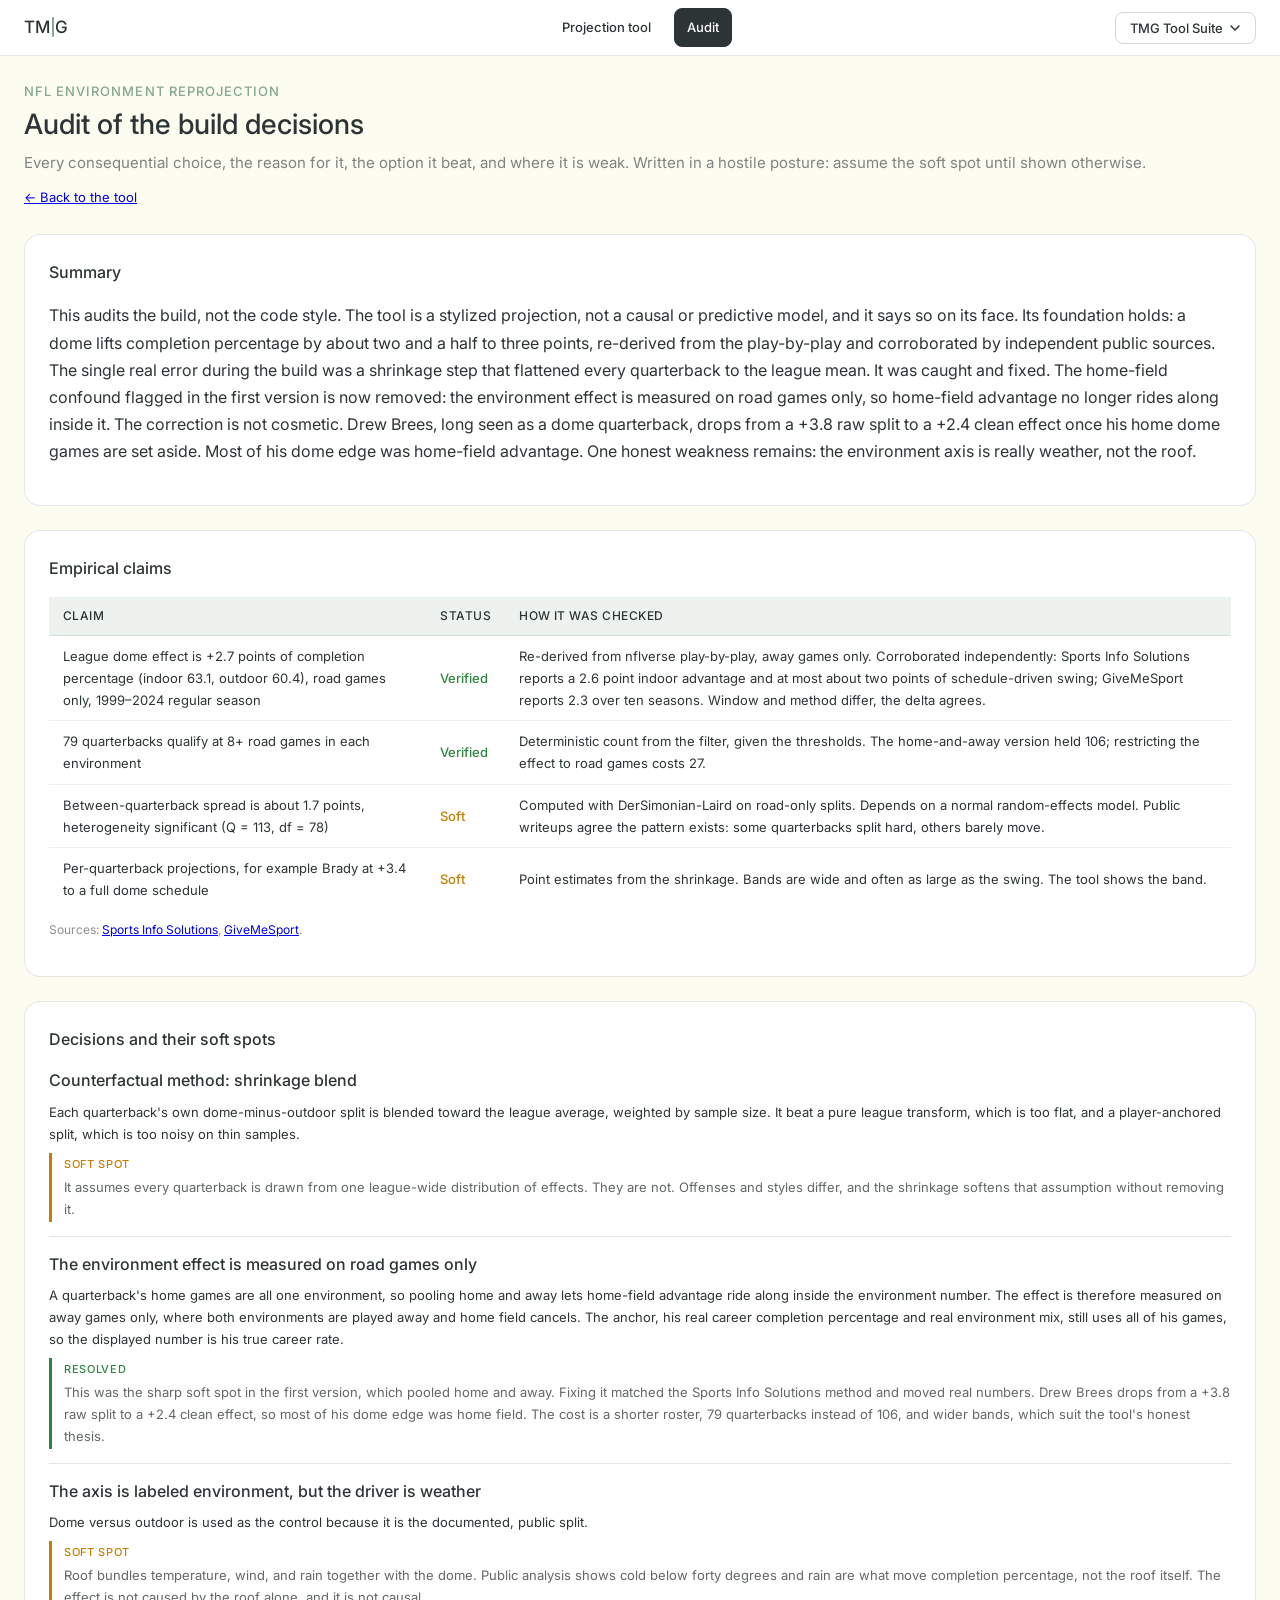
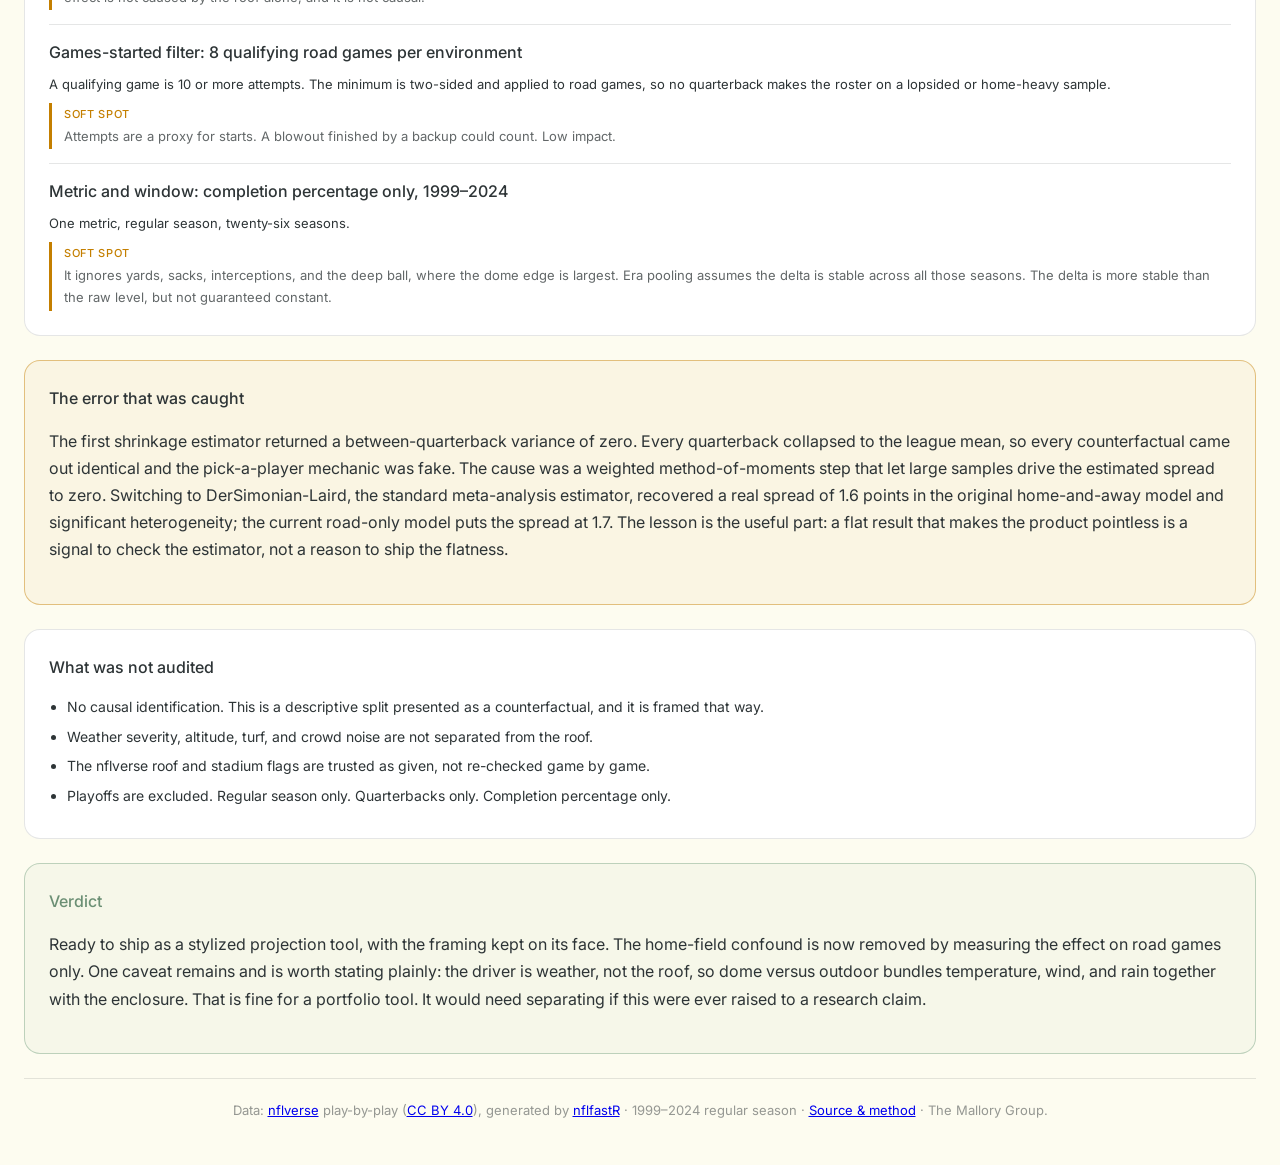
==== commit 8fa8af5d: "Add page navigation to audit and tool templates" ====
--- a/audit.html
+++ b/audit.html
@@ -105,11 +105,14 @@
 .tmg-nav {
   position: sticky; top: 0; z-index: 100;
   background: var(--tmg-white); border-bottom: var(--tmg-border);
-  padding: 0 24px; height: 56px;
-  display: flex; align-items: center; justify-content: space-between;
+  padding: 0 24px; min-height: 56px;
+  display: grid; grid-template-columns: 1fr auto 1fr;
+  align-items: center; column-gap: 24px;
+  overflow-x: auto;
 }
 
 .tmg-logo {
+  justify-self: start;
   display: flex; align-items: center;
   font-size: 17px; font-weight: 500; letter-spacing: 0.02em;
   color: var(--tmg-charcoal); text-decoration: none;
@@ -120,13 +123,48 @@
   background: var(--tmg-sage); border-radius: 2px; margin: 0 1px;
 }
 
-.tmg-dropdown-wrap { position: relative; }
+.tmg-page-nav {
+  justify-self: center;
+  display: flex;
+  align-items: center;
+  gap: 10px;
+}
+
+.tmg-page-nav a {
+  display: inline-flex;
+  align-items: center;
+  justify-content: center;
+  padding: 7px 12px;
+  border-radius: var(--tmg-btn-radius);
+  border: 1px solid transparent;
+  font-size: 13px;
+  font-weight: 500;
+  color: var(--tmg-charcoal);
+  text-decoration: none;
+  white-space: nowrap;
+  transition: background 0.15s, border-color 0.15s, color 0.15s;
+}
+
+.tmg-page-nav a:hover {
+  background: rgba(132,169,140,0.10);
+  border-color: rgba(132,169,140,0.40);
+  color: var(--tmg-sage-hover);
+}
+
+.tmg-page-nav a[aria-current="page"] {
+  background: var(--tmg-charcoal);
+  border-color: var(--tmg-charcoal);
+  color: var(--tmg-white);
+}
+
+.tmg-dropdown-wrap { position: relative; justify-self: end; }
 
 .tmg-dropdown-btn {
   background: transparent; border: 1px solid rgba(45,52,54,0.20);
   border-radius: var(--tmg-btn-radius); padding: 7px 14px;
   font-size: 13px; font-weight: 500; color: var(--tmg-charcoal);
   cursor: pointer; display: inline-flex; align-items: center; gap: 6px;
+  white-space: nowrap;
   font-family: inherit; transition: background 0.15s;
 }
 .tmg-dropdown-btn:hover,
@@ -151,6 +189,22 @@
 }
 .tmg-dropdown-menu a:hover          { background: rgba(132,169,140,0.12); color: var(--tmg-sage-hover); }
 .tmg-dropdown-menu a:focus-visible  { outline: 2px solid var(--tmg-sage); outline-offset: -2px; border-radius: 6px; }
+
+@media (max-width: 900px) {
+  .tmg-nav {
+    grid-template-columns: auto 1fr auto;
+    column-gap: 12px;
+    padding: 0 16px;
+  }
+
+  .tmg-page-nav { gap: 8px; }
+
+  .tmg-page-nav a,
+  .tmg-dropdown-btn {
+    font-size: 12px;
+    padding: 6px 10px;
+  }
+}
 
 
 /* ── 5. Layout ─────────────────────────────────────────────── */
@@ -311,6 +365,10 @@
     <span>TM</span>
     <div class="tmg-logo-divider" aria-hidden="true"></div>
     <span>G</span>
+  </div>
+  <div class="tmg-page-nav" aria-label="Page navigation">
+    <a href="index.html">Projection tool</a>
+    <a href="audit.html" aria-current="page">Audit</a>
   </div>
   <div class="tmg-dropdown-wrap">
     <button class="tmg-dropdown-btn" id="tmgDdBtn"
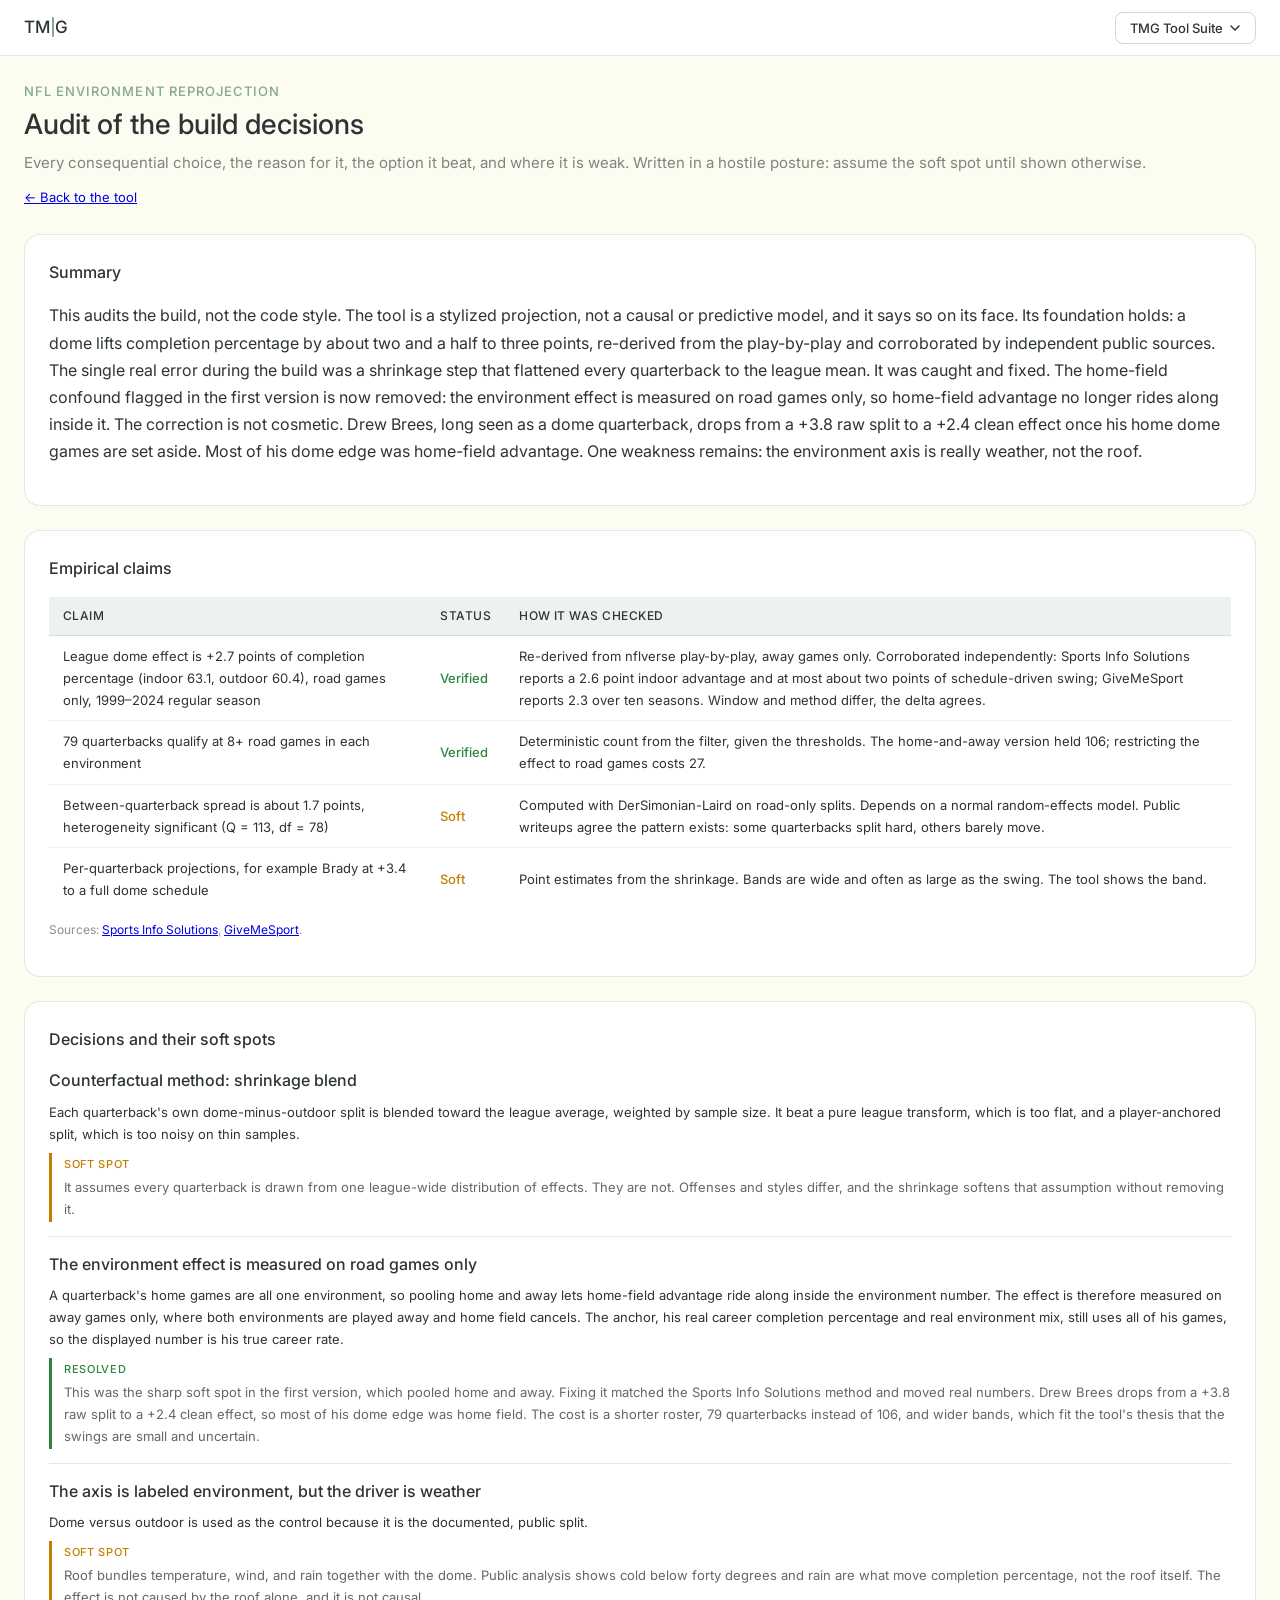
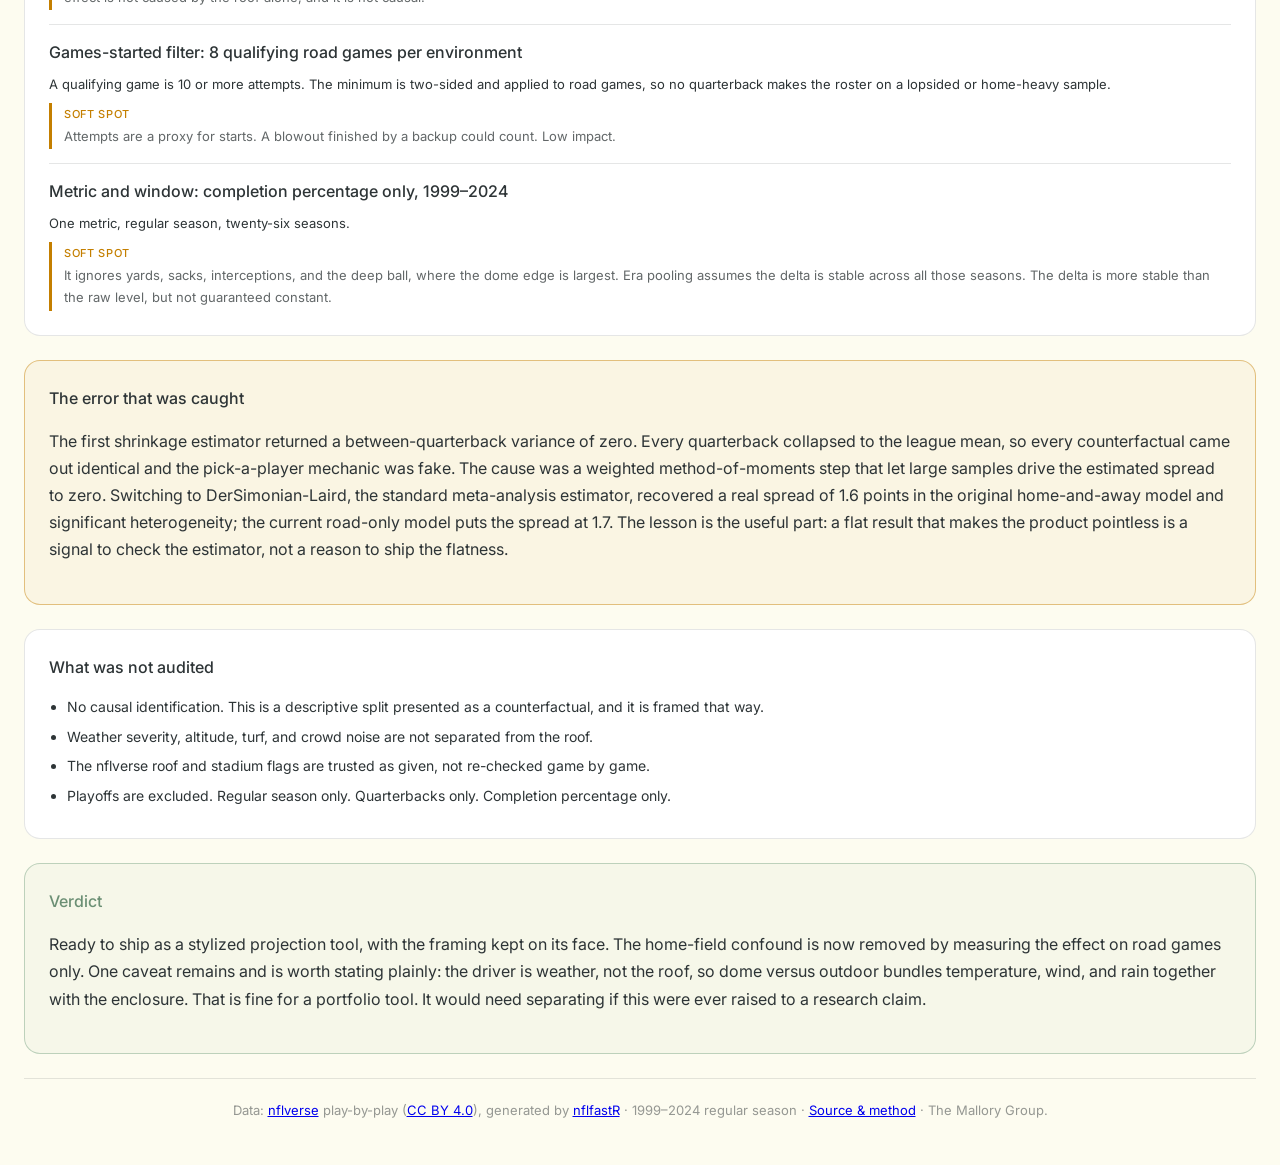
==== commit 09103bcd: "Update audit.html update audit v1.2" ====
--- a/audit.html
+++ b/audit.html
@@ -105,14 +105,11 @@
 .tmg-nav {
   position: sticky; top: 0; z-index: 100;
   background: var(--tmg-white); border-bottom: var(--tmg-border);
-  padding: 0 24px; min-height: 56px;
-  display: grid; grid-template-columns: 1fr auto 1fr;
-  align-items: center; column-gap: 24px;
-  overflow-x: auto;
+  padding: 0 24px; height: 56px;
+  display: flex; align-items: center; justify-content: space-between;
 }
 
 .tmg-logo {
-  justify-self: start;
   display: flex; align-items: center;
   font-size: 17px; font-weight: 500; letter-spacing: 0.02em;
   color: var(--tmg-charcoal); text-decoration: none;
@@ -123,48 +120,13 @@
   background: var(--tmg-sage); border-radius: 2px; margin: 0 1px;
 }
 
-.tmg-page-nav {
-  justify-self: center;
-  display: flex;
-  align-items: center;
-  gap: 10px;
-}
-
-.tmg-page-nav a {
-  display: inline-flex;
-  align-items: center;
-  justify-content: center;
-  padding: 7px 12px;
-  border-radius: var(--tmg-btn-radius);
-  border: 1px solid transparent;
-  font-size: 13px;
-  font-weight: 500;
-  color: var(--tmg-charcoal);
-  text-decoration: none;
-  white-space: nowrap;
-  transition: background 0.15s, border-color 0.15s, color 0.15s;
-}
-
-.tmg-page-nav a:hover {
-  background: rgba(132,169,140,0.10);
-  border-color: rgba(132,169,140,0.40);
-  color: var(--tmg-sage-hover);
-}
-
-.tmg-page-nav a[aria-current="page"] {
-  background: var(--tmg-charcoal);
-  border-color: var(--tmg-charcoal);
-  color: var(--tmg-white);
-}
-
-.tmg-dropdown-wrap { position: relative; justify-self: end; }
+.tmg-dropdown-wrap { position: relative; }
 
 .tmg-dropdown-btn {
   background: transparent; border: 1px solid rgba(45,52,54,0.20);
   border-radius: var(--tmg-btn-radius); padding: 7px 14px;
   font-size: 13px; font-weight: 500; color: var(--tmg-charcoal);
   cursor: pointer; display: inline-flex; align-items: center; gap: 6px;
-  white-space: nowrap;
   font-family: inherit; transition: background 0.15s;
 }
 .tmg-dropdown-btn:hover,
@@ -189,22 +151,6 @@
 }
 .tmg-dropdown-menu a:hover          { background: rgba(132,169,140,0.12); color: var(--tmg-sage-hover); }
 .tmg-dropdown-menu a:focus-visible  { outline: 2px solid var(--tmg-sage); outline-offset: -2px; border-radius: 6px; }
-
-@media (max-width: 900px) {
-  .tmg-nav {
-    grid-template-columns: auto 1fr auto;
-    column-gap: 12px;
-    padding: 0 16px;
-  }
-
-  .tmg-page-nav { gap: 8px; }
-
-  .tmg-page-nav a,
-  .tmg-dropdown-btn {
-    font-size: 12px;
-    padding: 6px 10px;
-  }
-}
 
 
 /* ── 5. Layout ─────────────────────────────────────────────── */
@@ -365,10 +311,6 @@
     <span>TM</span>
     <div class="tmg-logo-divider" aria-hidden="true"></div>
     <span>G</span>
-  </div>
-  <div class="tmg-page-nav" aria-label="Page navigation">
-    <a href="index.html">Projection tool</a>
-    <a href="audit.html" aria-current="page">Audit</a>
   </div>
   <div class="tmg-dropdown-wrap">
     <button class="tmg-dropdown-btn" id="tmgDdBtn"
@@ -406,7 +348,7 @@
 
   <div class="tmg-card-wide">
     <h2 class="tmg-card-title">Summary</h2>
-    <p class="tmg-body">This audits the build, not the code style. The tool is a stylized projection, not a causal or predictive model, and it says so on its face. Its foundation holds: a dome lifts completion percentage by about two and a half to three points, re-derived from the play-by-play and corroborated by independent public sources. The single real error during the build was a shrinkage step that flattened every quarterback to the league mean. It was caught and fixed. The home-field confound flagged in the first version is now removed: the environment effect is measured on road games only, so home-field advantage no longer rides along inside it. The correction is not cosmetic. Drew Brees, long seen as a dome quarterback, drops from a +3.8 raw split to a +2.4 clean effect once his home dome games are set aside. Most of his dome edge was home-field advantage. One honest weakness remains: the environment axis is really weather, not the roof.</p>
+    <p class="tmg-body">This audits the build, not the code style. The tool is a stylized projection, not a causal or predictive model, and it says so on its face. Its foundation holds: a dome lifts completion percentage by about two and a half to three points, re-derived from the play-by-play and corroborated by independent public sources. The single real error during the build was a shrinkage step that flattened every quarterback to the league mean. It was caught and fixed. The home-field confound flagged in the first version is now removed: the environment effect is measured on road games only, so home-field advantage no longer rides along inside it. The correction is not cosmetic. Drew Brees, long seen as a dome quarterback, drops from a +3.8 raw split to a +2.4 clean effect once his home dome games are set aside. Most of his dome edge was home-field advantage. One weakness remains: the environment axis is really weather, not the roof.</p>
   </div>
 
   <div class="tmg-card-wide">
@@ -459,7 +401,7 @@
     <div class="decision">
       <h3>The environment effect is measured on road games only</h3>
       <p class="tmg-body-sm">A quarterback's home games are all one environment, so pooling home and away lets home-field advantage ride along inside the environment number. The effect is therefore measured on away games only, where both environments are played away and home field cancels. The anchor, his real career completion percentage and real environment mix, still uses all of his games, so the displayed number is his true career rate.</p>
-      <div class="spot done"><span class="lab">Resolved</span><p>This was the sharp soft spot in the first version, which pooled home and away. Fixing it matched the Sports Info Solutions method and moved real numbers. Drew Brees drops from a +3.8 raw split to a +2.4 clean effect, so most of his dome edge was home field. The cost is a shorter roster, 79 quarterbacks instead of 106, and wider bands, which suit the tool's honest thesis.</p></div>
+      <div class="spot done"><span class="lab">Resolved</span><p>This was the sharp soft spot in the first version, which pooled home and away. Fixing it matched the Sports Info Solutions method and moved real numbers. Drew Brees drops from a +3.8 raw split to a +2.4 clean effect, so most of his dome edge was home field. The cost is a shorter roster, 79 quarterbacks instead of 106, and wider bands, which fit the tool's thesis that the swings are small and uncertain.</p></div>
     </div>
 
     <div class="decision">
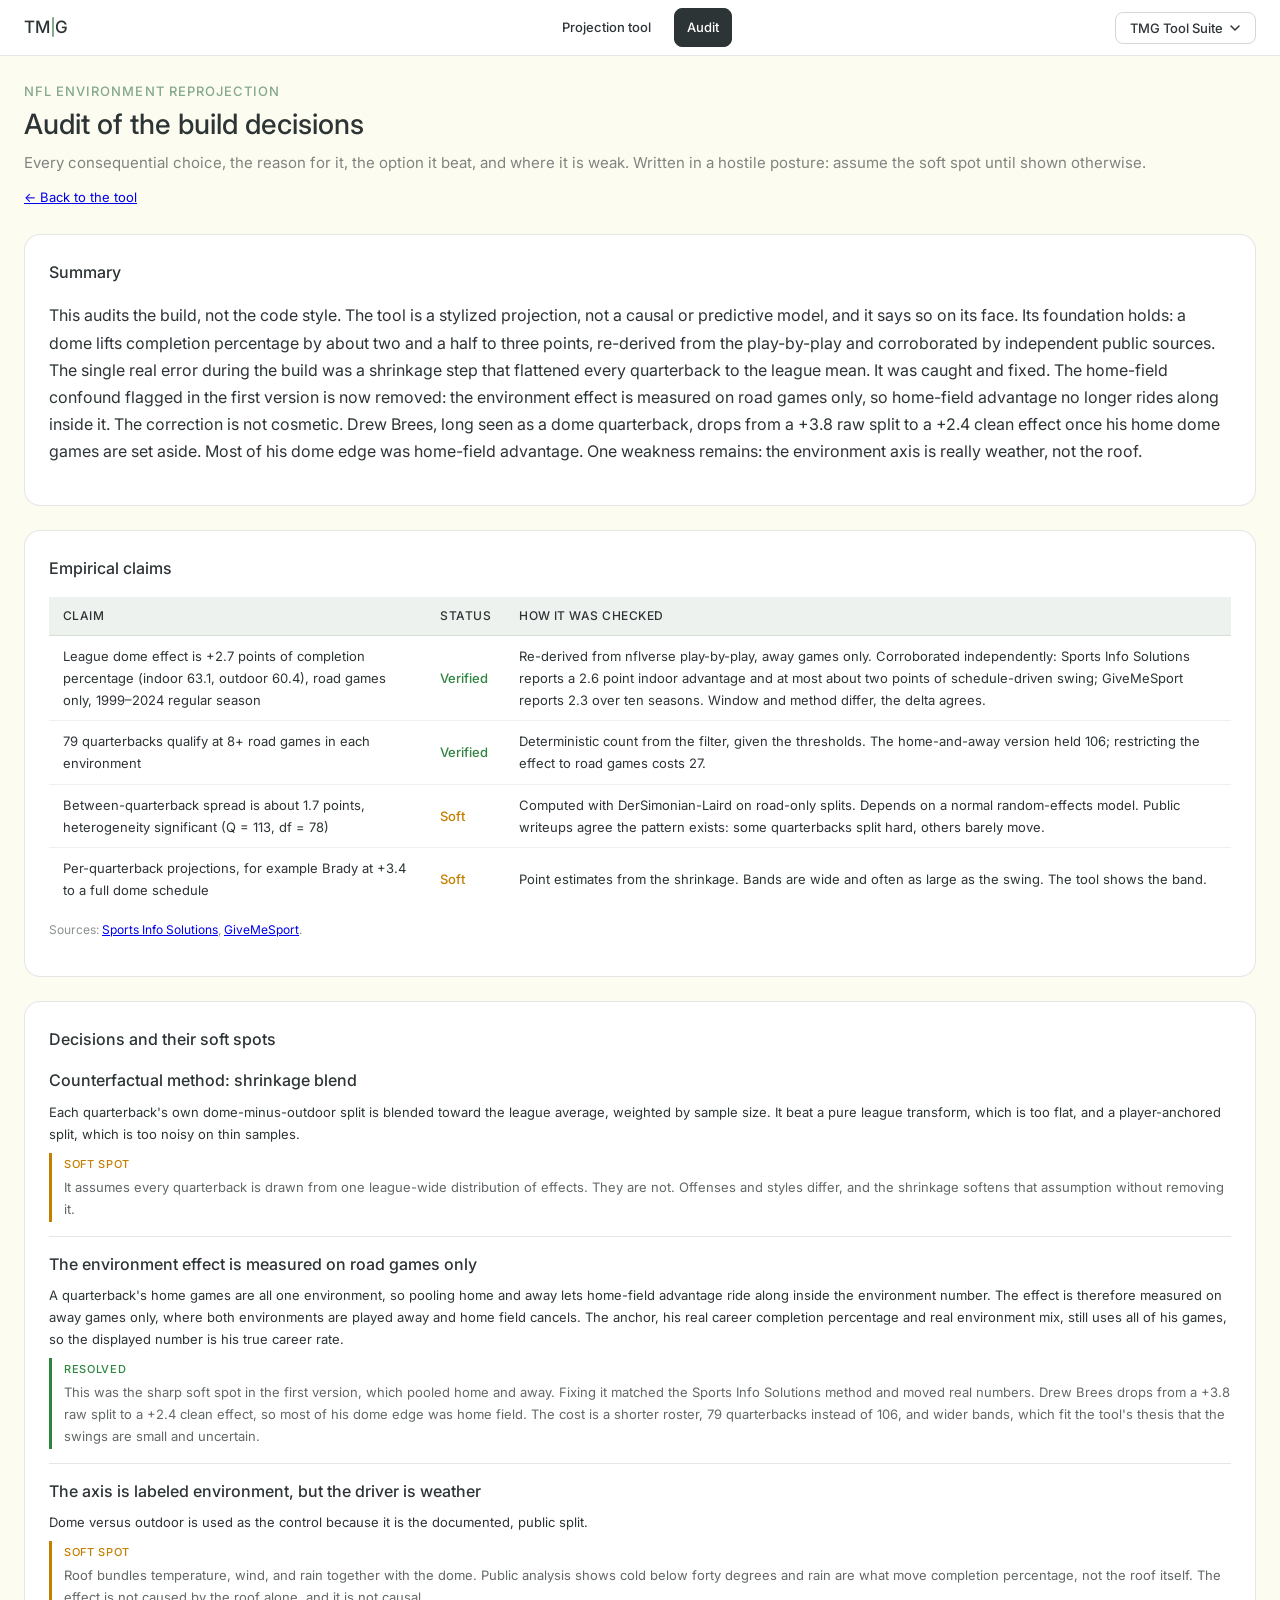
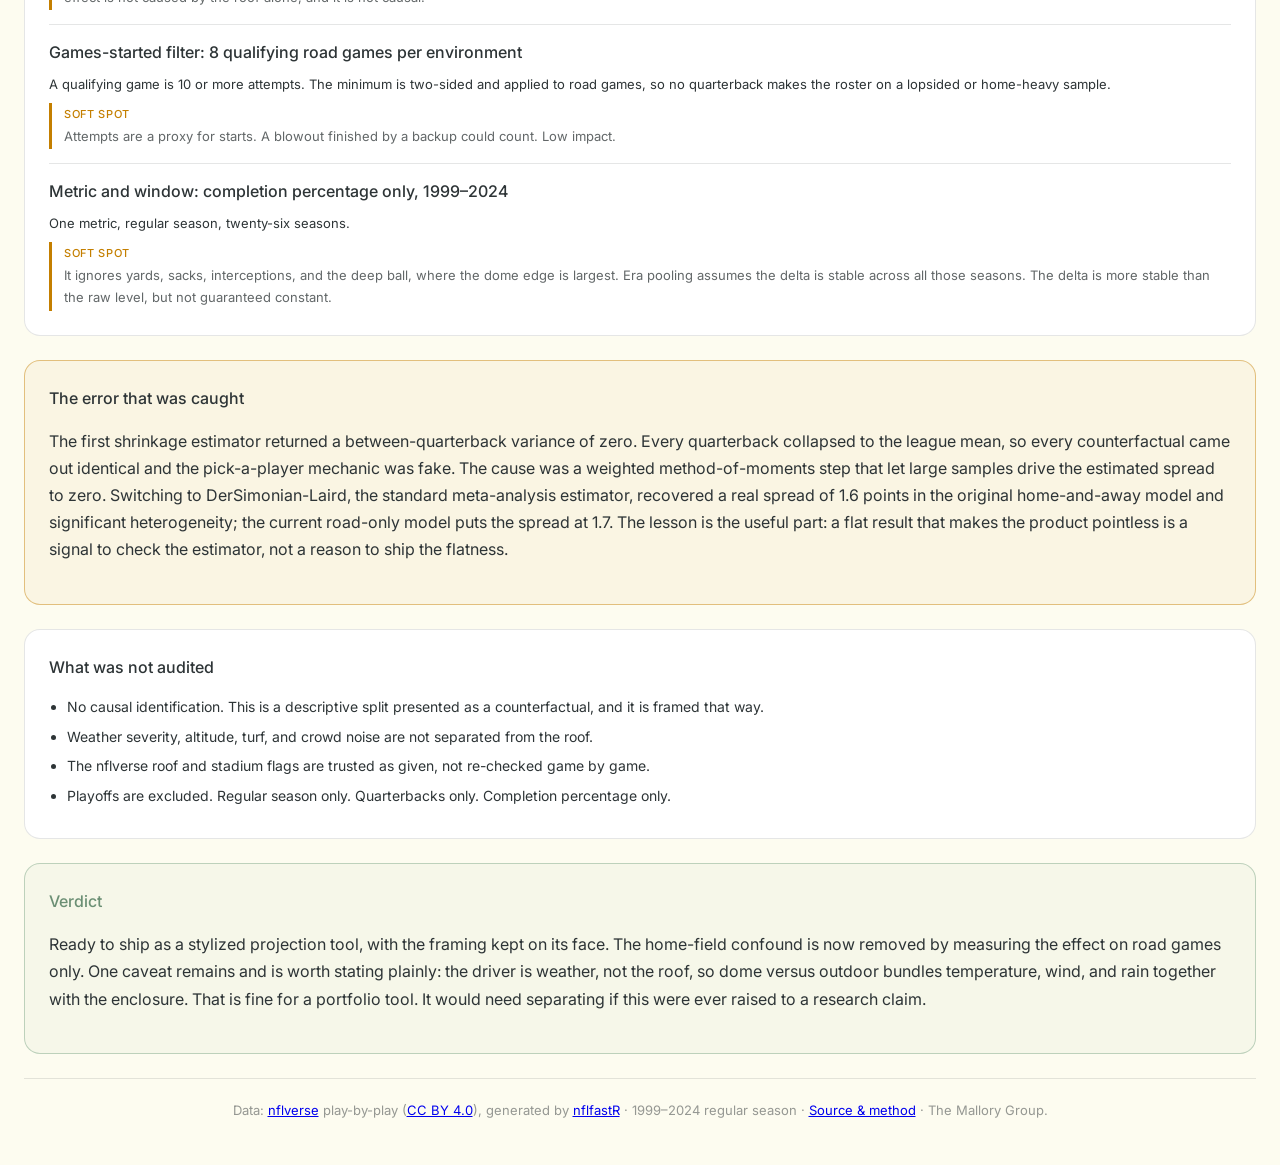
==== commit 968b0603: "Add page navigation to audit and tool templates" ====
--- a/audit.html
+++ b/audit.html
@@ -105,11 +105,14 @@
 .tmg-nav {
   position: sticky; top: 0; z-index: 100;
   background: var(--tmg-white); border-bottom: var(--tmg-border);
-  padding: 0 24px; height: 56px;
-  display: flex; align-items: center; justify-content: space-between;
+  padding: 0 24px; min-height: 56px;
+  display: grid; grid-template-columns: 1fr auto 1fr;
+  align-items: center; column-gap: 24px;
+  overflow-x: auto;
 }
 
 .tmg-logo {
+  justify-self: start;
   display: flex; align-items: center;
   font-size: 17px; font-weight: 500; letter-spacing: 0.02em;
   color: var(--tmg-charcoal); text-decoration: none;
@@ -120,13 +123,48 @@
   background: var(--tmg-sage); border-radius: 2px; margin: 0 1px;
 }
 
-.tmg-dropdown-wrap { position: relative; }
+.tmg-page-nav {
+  justify-self: center;
+  display: flex;
+  align-items: center;
+  gap: 10px;
+}
+
+.tmg-page-nav a {
+  display: inline-flex;
+  align-items: center;
+  justify-content: center;
+  padding: 7px 12px;
+  border-radius: var(--tmg-btn-radius);
+  border: 1px solid transparent;
+  font-size: 13px;
+  font-weight: 500;
+  color: var(--tmg-charcoal);
+  text-decoration: none;
+  white-space: nowrap;
+  transition: background 0.15s, border-color 0.15s, color 0.15s;
+}
+
+.tmg-page-nav a:hover {
+  background: rgba(132,169,140,0.10);
+  border-color: rgba(132,169,140,0.40);
+  color: var(--tmg-sage-hover);
+}
+
+.tmg-page-nav a[aria-current="page"] {
+  background: var(--tmg-charcoal);
+  border-color: var(--tmg-charcoal);
+  color: var(--tmg-white);
+}
+
+.tmg-dropdown-wrap { position: relative; justify-self: end; }
 
 .tmg-dropdown-btn {
   background: transparent; border: 1px solid rgba(45,52,54,0.20);
   border-radius: var(--tmg-btn-radius); padding: 7px 14px;
   font-size: 13px; font-weight: 500; color: var(--tmg-charcoal);
   cursor: pointer; display: inline-flex; align-items: center; gap: 6px;
+  white-space: nowrap;
   font-family: inherit; transition: background 0.15s;
 }
 .tmg-dropdown-btn:hover,
@@ -151,6 +189,22 @@
 }
 .tmg-dropdown-menu a:hover          { background: rgba(132,169,140,0.12); color: var(--tmg-sage-hover); }
 .tmg-dropdown-menu a:focus-visible  { outline: 2px solid var(--tmg-sage); outline-offset: -2px; border-radius: 6px; }
+
+@media (max-width: 900px) {
+  .tmg-nav {
+    grid-template-columns: auto 1fr auto;
+    column-gap: 12px;
+    padding: 0 16px;
+  }
+
+  .tmg-page-nav { gap: 8px; }
+
+  .tmg-page-nav a,
+  .tmg-dropdown-btn {
+    font-size: 12px;
+    padding: 6px 10px;
+  }
+}
 
 
 /* ── 5. Layout ─────────────────────────────────────────────── */
@@ -311,6 +365,10 @@
     <span>TM</span>
     <div class="tmg-logo-divider" aria-hidden="true"></div>
     <span>G</span>
+  </div>
+  <div class="tmg-page-nav" aria-label="Page navigation">
+    <a href="index.html">Projection tool</a>
+    <a href="audit.html" aria-current="page">Audit</a>
   </div>
   <div class="tmg-dropdown-wrap">
     <button class="tmg-dropdown-btn" id="tmgDdBtn"
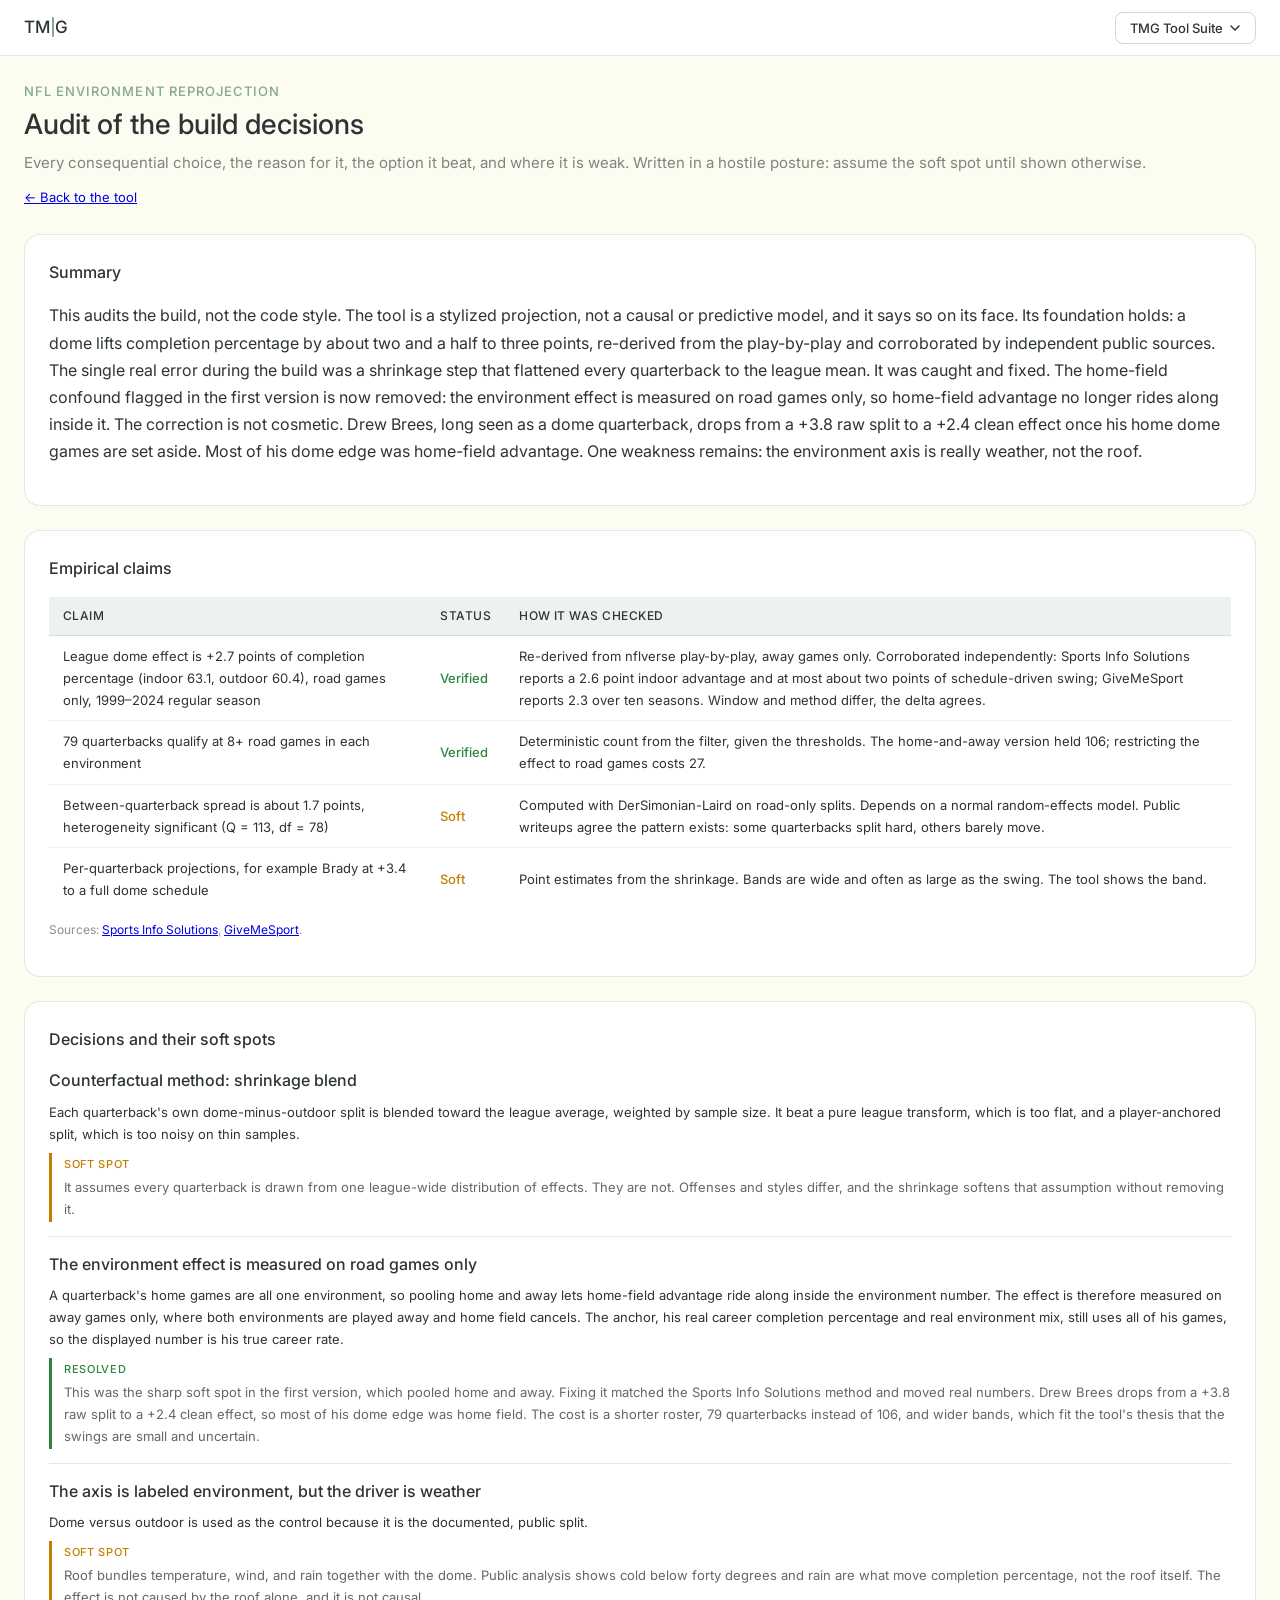
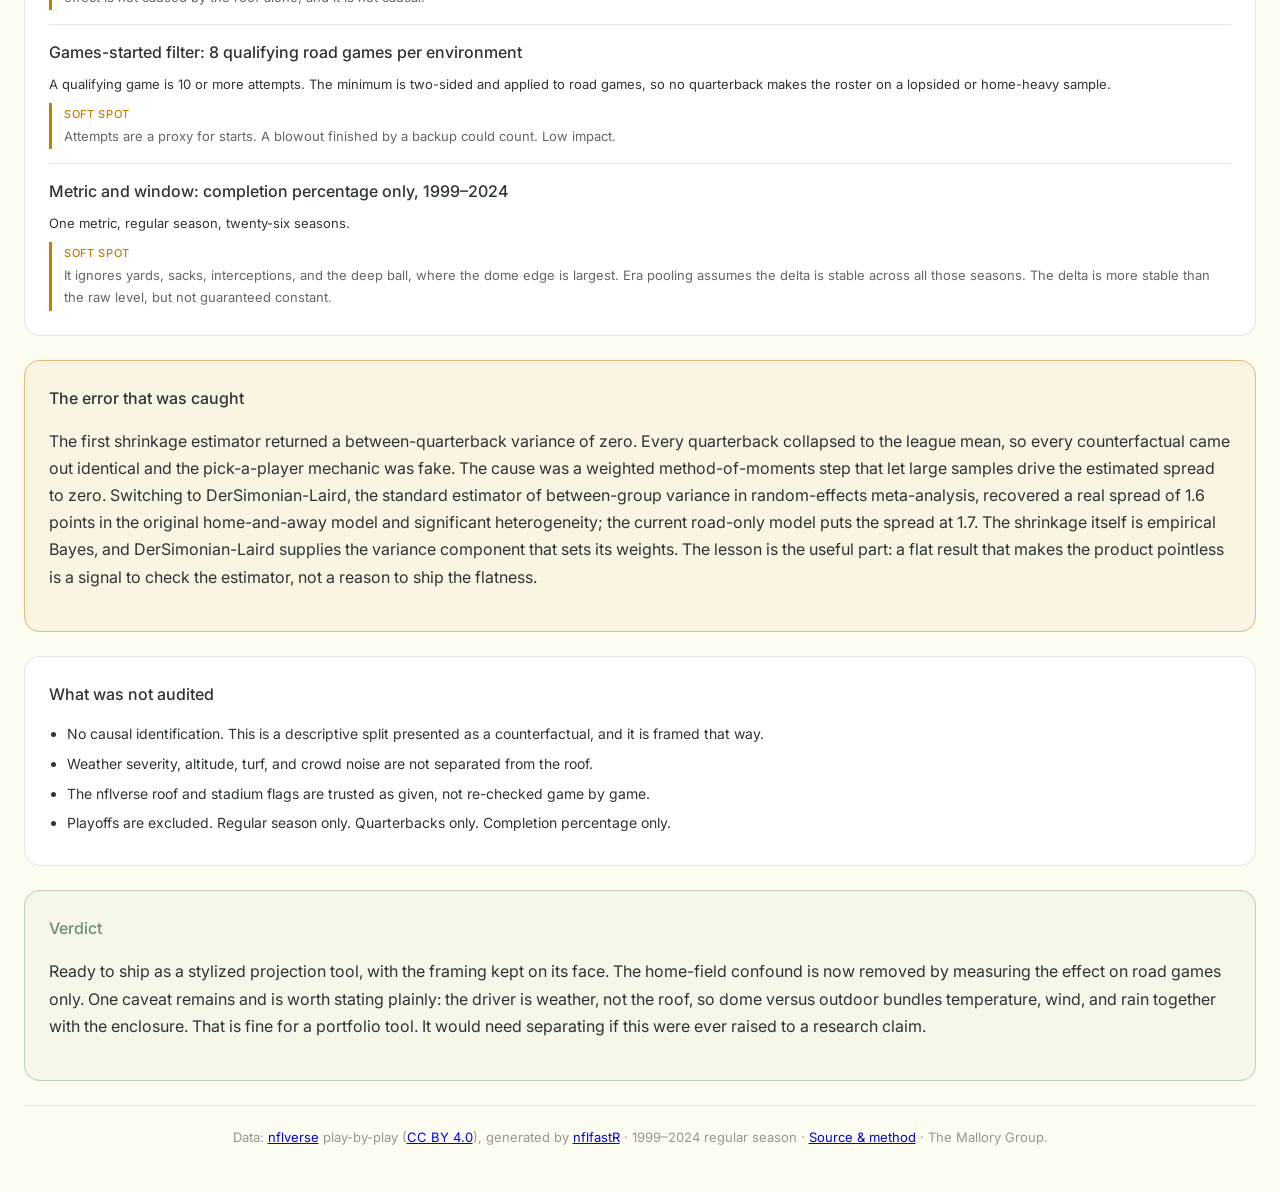
==== commit d6b817a5: "Update audit.html update audit v1.3" ====
--- a/audit.html
+++ b/audit.html
@@ -105,14 +105,11 @@
 .tmg-nav {
   position: sticky; top: 0; z-index: 100;
   background: var(--tmg-white); border-bottom: var(--tmg-border);
-  padding: 0 24px; min-height: 56px;
-  display: grid; grid-template-columns: 1fr auto 1fr;
-  align-items: center; column-gap: 24px;
-  overflow-x: auto;
+  padding: 0 24px; height: 56px;
+  display: flex; align-items: center; justify-content: space-between;
 }
 
 .tmg-logo {
-  justify-self: start;
   display: flex; align-items: center;
   font-size: 17px; font-weight: 500; letter-spacing: 0.02em;
   color: var(--tmg-charcoal); text-decoration: none;
@@ -123,48 +120,13 @@
   background: var(--tmg-sage); border-radius: 2px; margin: 0 1px;
 }
 
-.tmg-page-nav {
-  justify-self: center;
-  display: flex;
-  align-items: center;
-  gap: 10px;
-}
-
-.tmg-page-nav a {
-  display: inline-flex;
-  align-items: center;
-  justify-content: center;
-  padding: 7px 12px;
-  border-radius: var(--tmg-btn-radius);
-  border: 1px solid transparent;
-  font-size: 13px;
-  font-weight: 500;
-  color: var(--tmg-charcoal);
-  text-decoration: none;
-  white-space: nowrap;
-  transition: background 0.15s, border-color 0.15s, color 0.15s;
-}
-
-.tmg-page-nav a:hover {
-  background: rgba(132,169,140,0.10);
-  border-color: rgba(132,169,140,0.40);
-  color: var(--tmg-sage-hover);
-}
-
-.tmg-page-nav a[aria-current="page"] {
-  background: var(--tmg-charcoal);
-  border-color: var(--tmg-charcoal);
-  color: var(--tmg-white);
-}
-
-.tmg-dropdown-wrap { position: relative; justify-self: end; }
+.tmg-dropdown-wrap { position: relative; }
 
 .tmg-dropdown-btn {
   background: transparent; border: 1px solid rgba(45,52,54,0.20);
   border-radius: var(--tmg-btn-radius); padding: 7px 14px;
   font-size: 13px; font-weight: 500; color: var(--tmg-charcoal);
   cursor: pointer; display: inline-flex; align-items: center; gap: 6px;
-  white-space: nowrap;
   font-family: inherit; transition: background 0.15s;
 }
 .tmg-dropdown-btn:hover,
@@ -189,22 +151,6 @@
 }
 .tmg-dropdown-menu a:hover          { background: rgba(132,169,140,0.12); color: var(--tmg-sage-hover); }
 .tmg-dropdown-menu a:focus-visible  { outline: 2px solid var(--tmg-sage); outline-offset: -2px; border-radius: 6px; }
-
-@media (max-width: 900px) {
-  .tmg-nav {
-    grid-template-columns: auto 1fr auto;
-    column-gap: 12px;
-    padding: 0 16px;
-  }
-
-  .tmg-page-nav { gap: 8px; }
-
-  .tmg-page-nav a,
-  .tmg-dropdown-btn {
-    font-size: 12px;
-    padding: 6px 10px;
-  }
-}
 
 
 /* ── 5. Layout ─────────────────────────────────────────────── */
@@ -365,10 +311,6 @@
     <span>TM</span>
     <div class="tmg-logo-divider" aria-hidden="true"></div>
     <span>G</span>
-  </div>
-  <div class="tmg-page-nav" aria-label="Page navigation">
-    <a href="index.html">Projection tool</a>
-    <a href="audit.html" aria-current="page">Audit</a>
   </div>
   <div class="tmg-dropdown-wrap">
     <button class="tmg-dropdown-btn" id="tmgDdBtn"
@@ -483,7 +425,7 @@
 
   <div class="tmg-card-wide caught">
     <h2 class="tmg-card-title">The error that was caught</h2>
-    <p class="tmg-body">The first shrinkage estimator returned a between-quarterback variance of zero. Every quarterback collapsed to the league mean, so every counterfactual came out identical and the pick-a-player mechanic was fake. The cause was a weighted method-of-moments step that let large samples drive the estimated spread to zero. Switching to DerSimonian-Laird, the standard meta-analysis estimator, recovered a real spread of 1.6 points in the original home-and-away model and significant heterogeneity; the current road-only model puts the spread at 1.7. The lesson is the useful part: a flat result that makes the product pointless is a signal to check the estimator, not a reason to ship the flatness.</p>
+    <p class="tmg-body">The first shrinkage estimator returned a between-quarterback variance of zero. Every quarterback collapsed to the league mean, so every counterfactual came out identical and the pick-a-player mechanic was fake. The cause was a weighted method-of-moments step that let large samples drive the estimated spread to zero. Switching to DerSimonian-Laird, the standard estimator of between-group variance in random-effects meta-analysis, recovered a real spread of 1.6 points in the original home-and-away model and significant heterogeneity; the current road-only model puts the spread at 1.7. The shrinkage itself is empirical Bayes, and DerSimonian-Laird supplies the variance component that sets its weights. The lesson is the useful part: a flat result that makes the product pointless is a signal to check the estimator, not a reason to ship the flatness.</p>
   </div>
 
   <div class="tmg-card-wide">
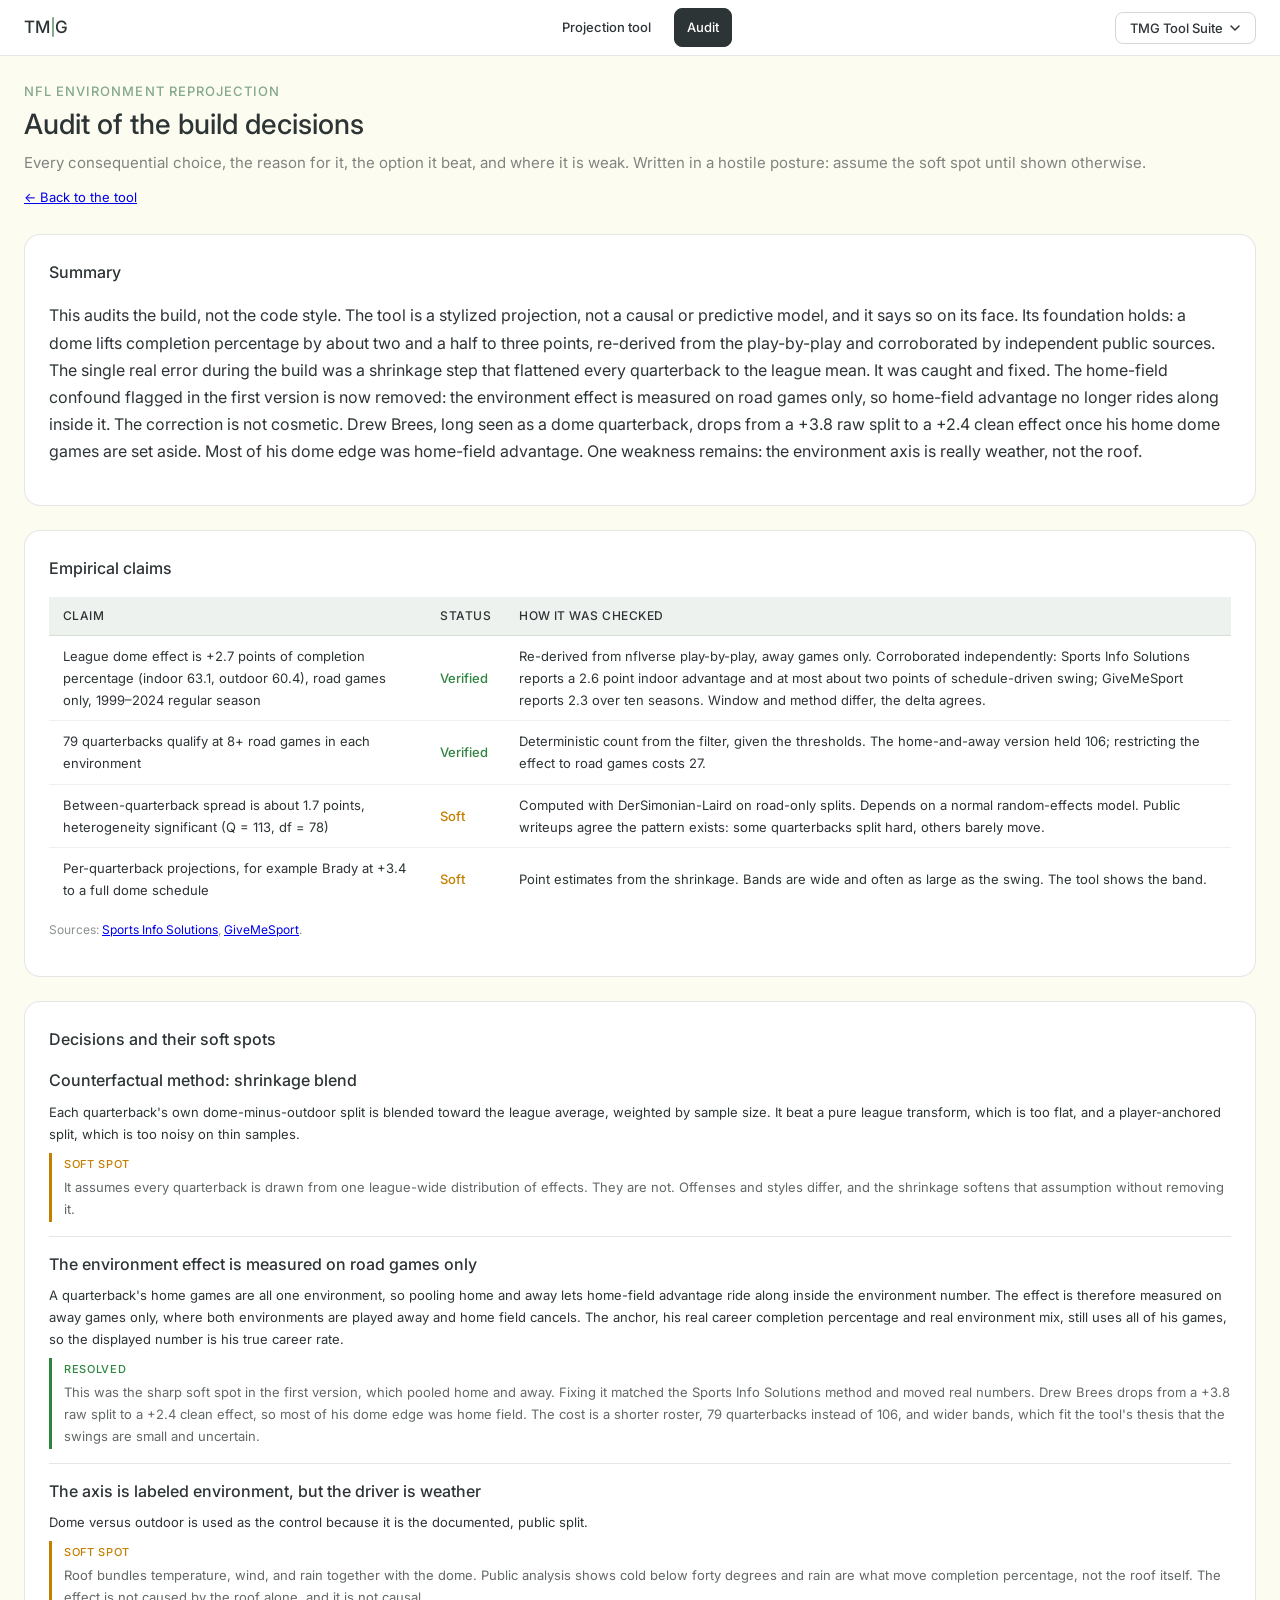
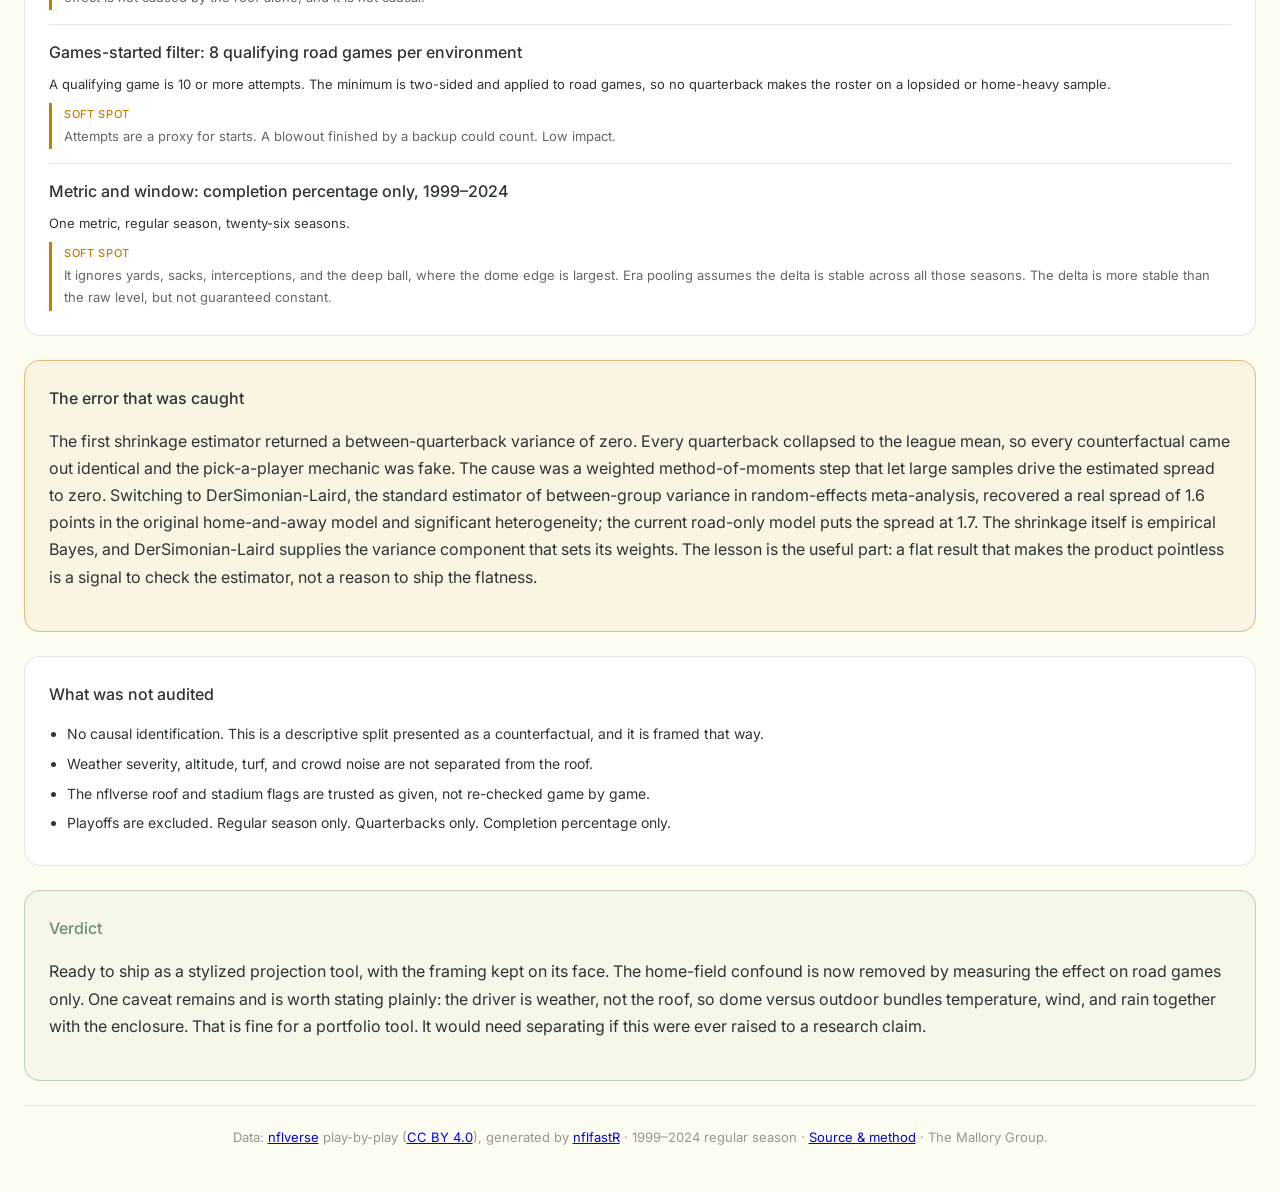
==== commit 44b5b312: "Update navigation layout and styles in audit.html and index.html" ====
--- a/audit.html
+++ b/audit.html
@@ -105,11 +105,14 @@
 .tmg-nav {
   position: sticky; top: 0; z-index: 100;
   background: var(--tmg-white); border-bottom: var(--tmg-border);
-  padding: 0 24px; height: 56px;
-  display: flex; align-items: center; justify-content: space-between;
+  padding: 0 24px; min-height: 56px;
+  display: grid; grid-template-columns: 1fr auto 1fr;
+  align-items: center; column-gap: 24px;
+  overflow-x: auto;
 }
 
 .tmg-logo {
+  justify-self: start;
   display: flex; align-items: center;
   font-size: 17px; font-weight: 500; letter-spacing: 0.02em;
   color: var(--tmg-charcoal); text-decoration: none;
@@ -120,13 +123,48 @@
   background: var(--tmg-sage); border-radius: 2px; margin: 0 1px;
 }
 
-.tmg-dropdown-wrap { position: relative; }
+.tmg-page-nav {
+  justify-self: center;
+  display: flex;
+  align-items: center;
+  gap: 10px;
+}
+
+.tmg-page-nav a {
+  display: inline-flex;
+  align-items: center;
+  justify-content: center;
+  padding: 7px 12px;
+  border-radius: var(--tmg-btn-radius);
+  border: 1px solid transparent;
+  font-size: 13px;
+  font-weight: 500;
+  color: var(--tmg-charcoal);
+  text-decoration: none;
+  white-space: nowrap;
+  transition: background 0.15s, border-color 0.15s, color 0.15s;
+}
+
+.tmg-page-nav a:hover {
+  background: rgba(132,169,140,0.10);
+  border-color: rgba(132,169,140,0.40);
+  color: var(--tmg-sage-hover);
+}
+
+.tmg-page-nav a[aria-current="page"] {
+  background: var(--tmg-charcoal);
+  border-color: var(--tmg-charcoal);
+  color: var(--tmg-white);
+}
+
+.tmg-dropdown-wrap { position: relative; justify-self: end; }
 
 .tmg-dropdown-btn {
   background: transparent; border: 1px solid rgba(45,52,54,0.20);
   border-radius: var(--tmg-btn-radius); padding: 7px 14px;
   font-size: 13px; font-weight: 500; color: var(--tmg-charcoal);
   cursor: pointer; display: inline-flex; align-items: center; gap: 6px;
+  white-space: nowrap;
   font-family: inherit; transition: background 0.15s;
 }
 .tmg-dropdown-btn:hover,
@@ -151,6 +189,22 @@
 }
 .tmg-dropdown-menu a:hover          { background: rgba(132,169,140,0.12); color: var(--tmg-sage-hover); }
 .tmg-dropdown-menu a:focus-visible  { outline: 2px solid var(--tmg-sage); outline-offset: -2px; border-radius: 6px; }
+
+@media (max-width: 900px) {
+  .tmg-nav {
+    grid-template-columns: auto 1fr auto;
+    column-gap: 12px;
+    padding: 0 16px;
+  }
+
+  .tmg-page-nav { gap: 8px; }
+
+  .tmg-page-nav a,
+  .tmg-dropdown-btn {
+    font-size: 12px;
+    padding: 6px 10px;
+  }
+}
 
 
 /* ── 5. Layout ─────────────────────────────────────────────── */
@@ -311,6 +365,10 @@
     <span>TM</span>
     <div class="tmg-logo-divider" aria-hidden="true"></div>
     <span>G</span>
+  </div>
+  <div class="tmg-page-nav" aria-label="Page navigation">
+    <a href="index.html">Projection tool</a>
+    <a href="audit.html" aria-current="page">Audit</a>
   </div>
   <div class="tmg-dropdown-wrap">
     <button class="tmg-dropdown-btn" id="tmgDdBtn"
